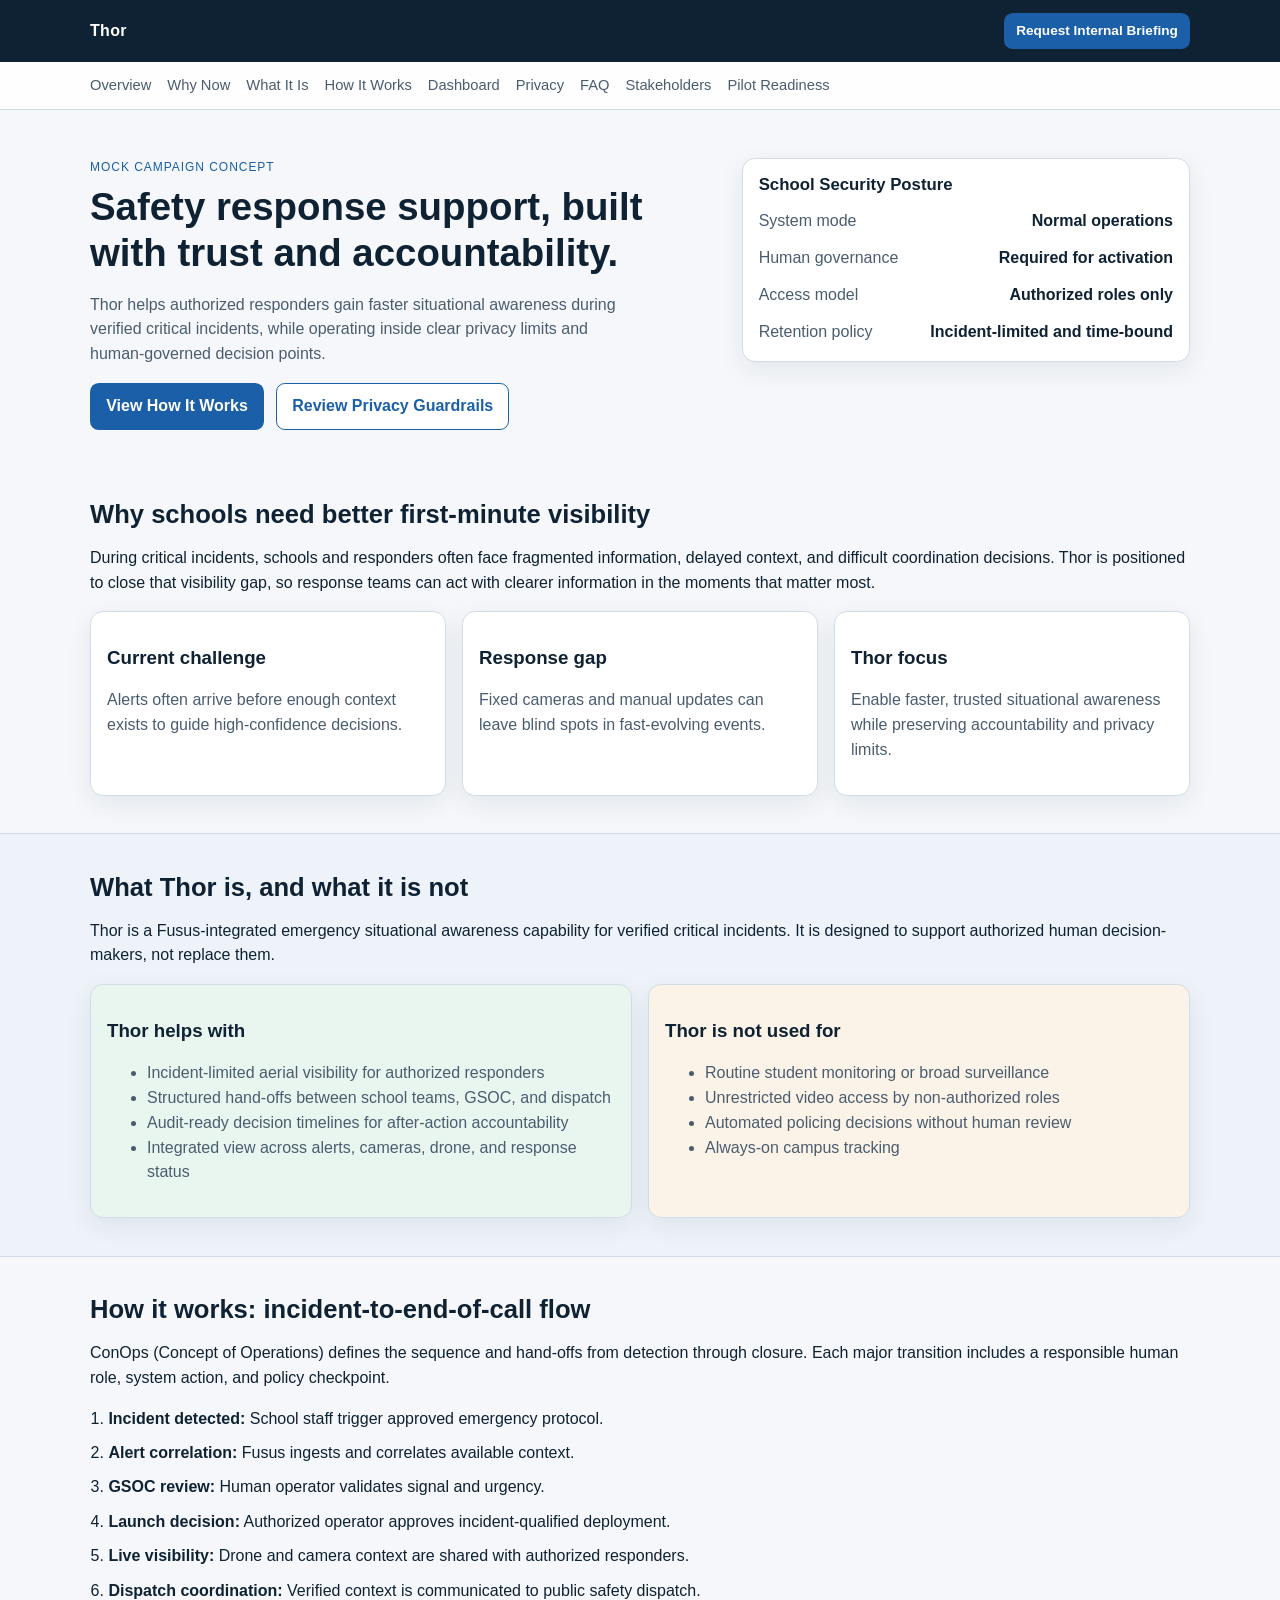
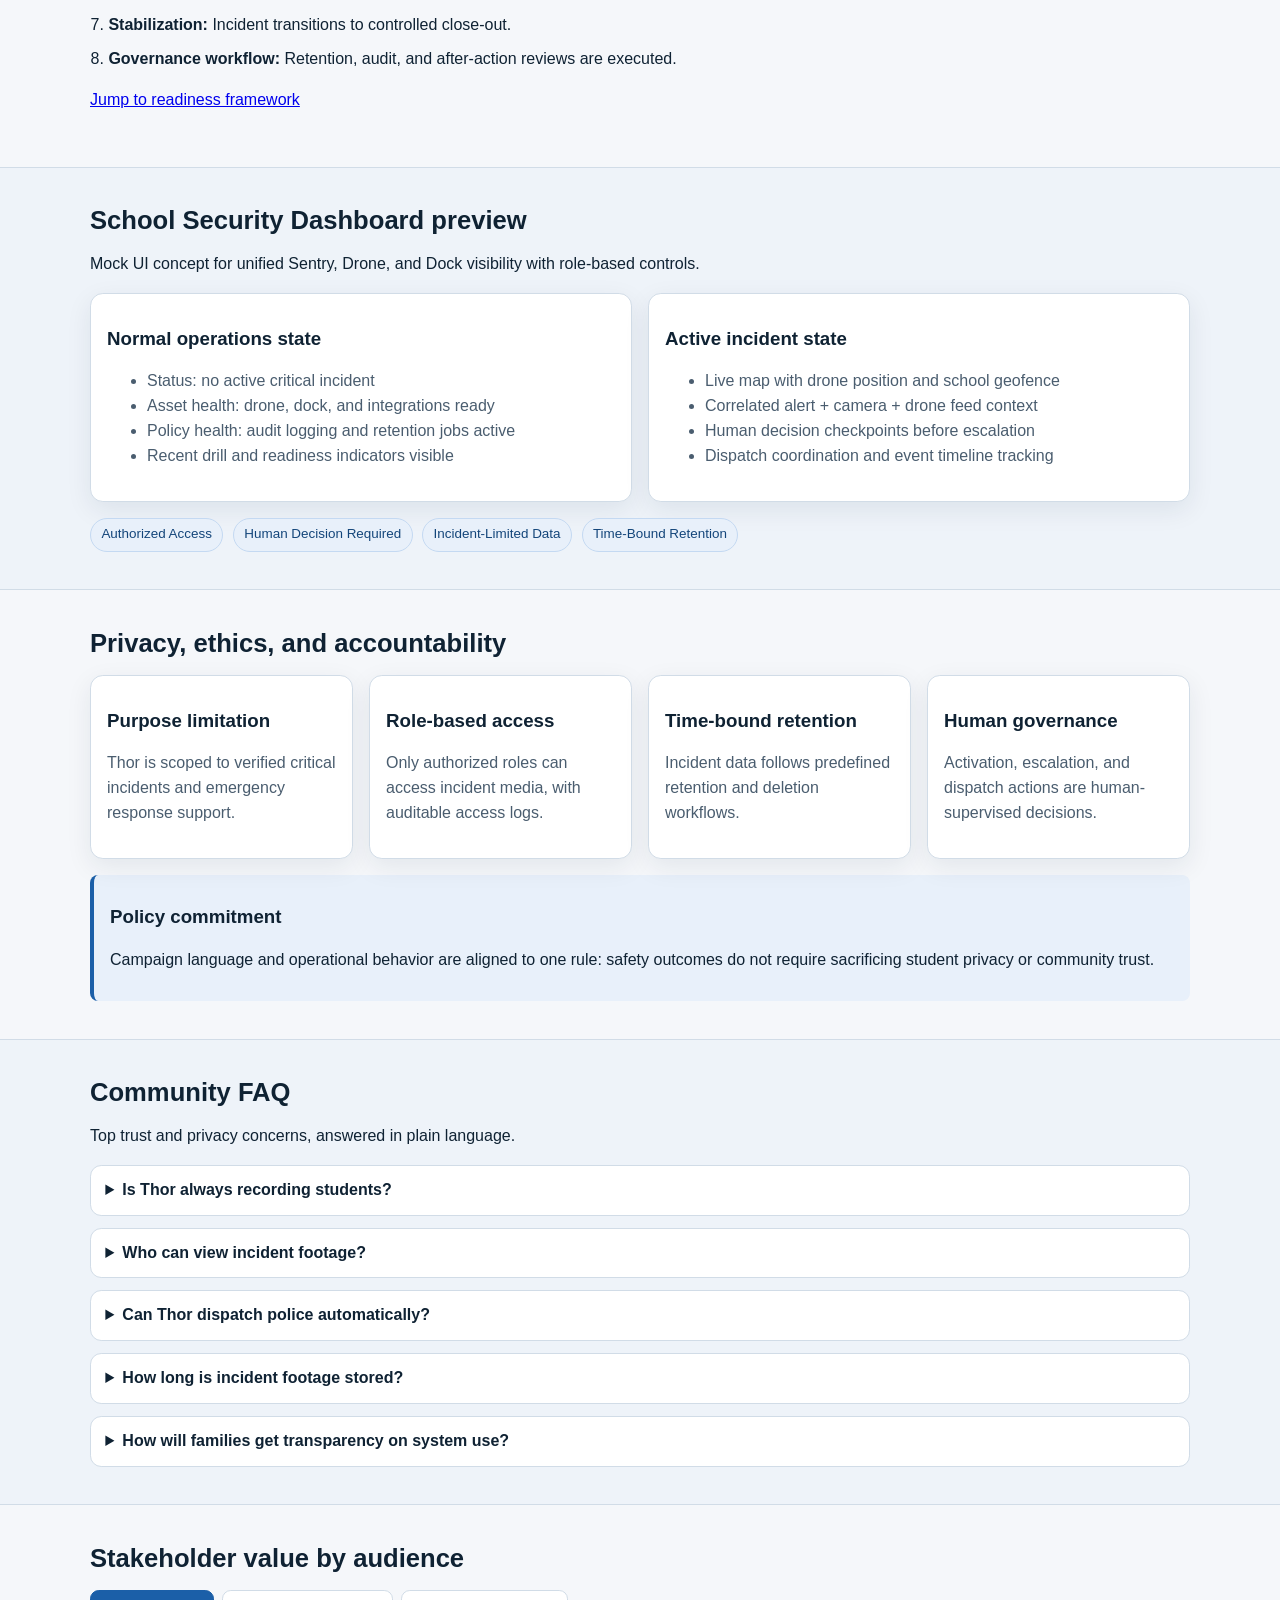
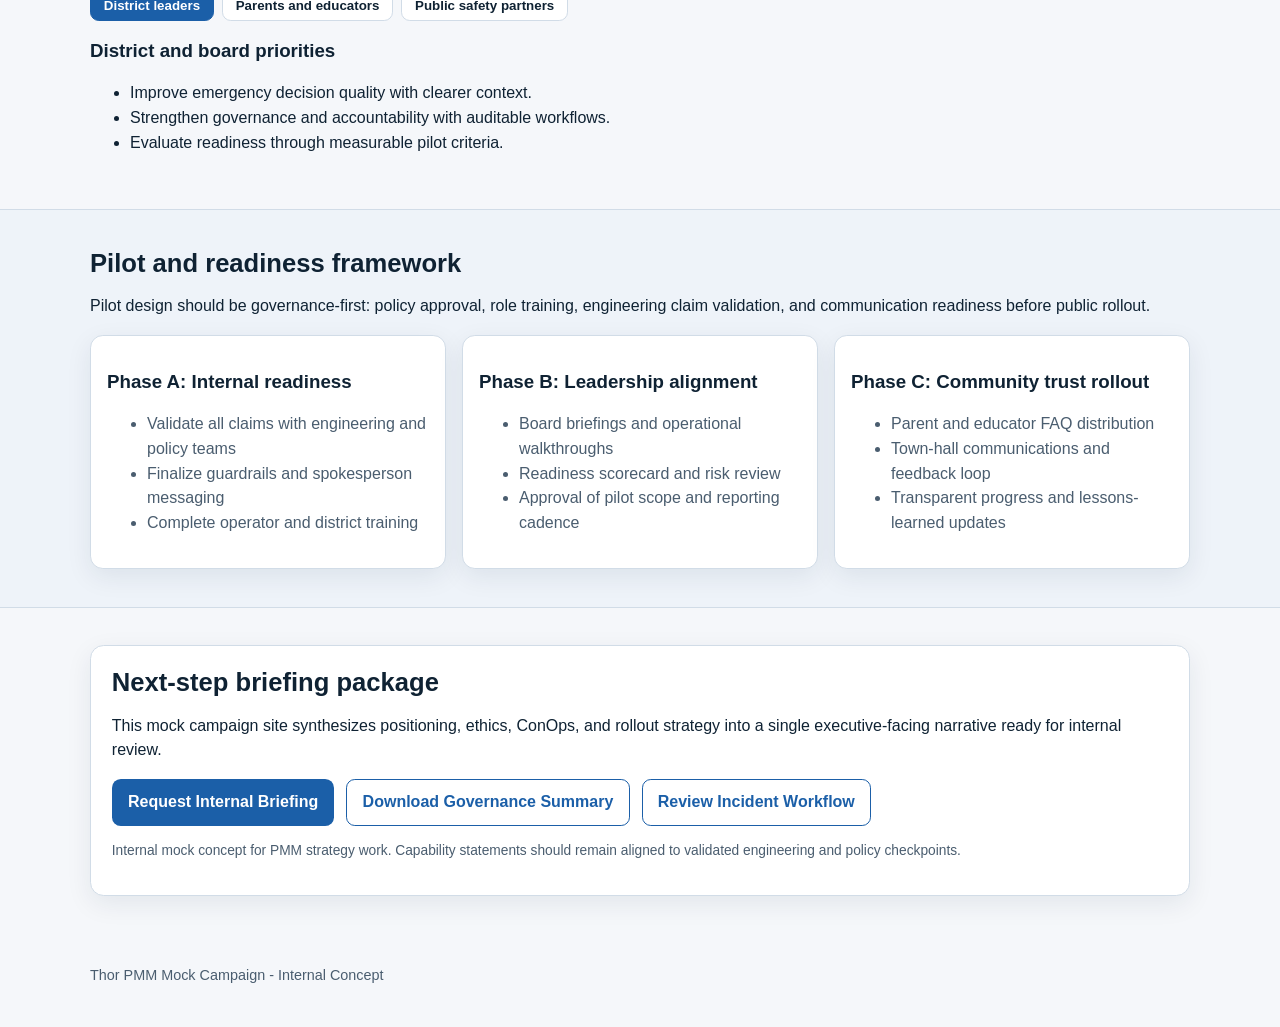
==== web/index.html @ 12edc4f5 "Build full Thor mock campaign webpage Implement a complete single-page campaign site with trust-forw" ====
<!doctype html>
<html lang="en">
  <head>
    <meta charset="UTF-8" />
    <meta name="viewport" content="width=device-width, initial-scale=1.0" />
    <title>Thor | School Emergency Response Support</title>
    <meta
      name="description"
      content="Thor mock campaign site: emergency situational awareness with human-governed operations, privacy guardrails, and school-community trust design."
    />
    <link rel="stylesheet" href="./styles.css" />
  </head>
  <body>
    <header class="topbar" id="top">
      <div class="container topbar-inner">
        <p class="brand">Thor</p>
        <a href="#closing-cta" class="btn btn-small">Request Internal Briefing</a>
      </div>
    </header>

    <nav class="section-nav" aria-label="Page sections">
      <div class="container nav-links">
        <a href="#hero">Overview</a>
        <a href="#problem">Why Now</a>
        <a href="#what-is">What It Is</a>
        <a href="#how-it-works">How It Works</a>
        <a href="#dashboard">Dashboard</a>
        <a href="#privacy">Privacy</a>
        <a href="#faq">FAQ</a>
        <a href="#stakeholders">Stakeholders</a>
        <a href="#pilot">Pilot Readiness</a>
      </div>
    </nav>

    <main>
      <section id="hero" class="hero">
        <div class="container hero-grid">
          <div>
            <p class="eyebrow">Mock Campaign Concept</p>
            <h1>Safety response support, built with trust and accountability.</h1>
            <p class="lead">
              Thor helps authorized responders gain faster situational awareness during verified critical incidents,
              while operating inside clear privacy limits and human-governed decision points.
            </p>
            <div class="actions">
              <a class="btn" href="#how-it-works">View How It Works</a>
              <a class="btn btn-secondary" href="#privacy">Review Privacy Guardrails</a>
            </div>
          </div>
          <aside class="status-card" aria-label="Incident response posture">
            <h2>School Security Posture</h2>
            <ul>
              <li><span>System mode</span><strong>Normal operations</strong></li>
              <li><span>Human governance</span><strong>Required for activation</strong></li>
              <li><span>Access model</span><strong>Authorized roles only</strong></li>
              <li><span>Retention policy</span><strong>Incident-limited and time-bound</strong></li>
            </ul>
          </aside>
        </div>
      </section>

      <section id="problem" class="section">
        <div class="container">
          <h2>Why schools need better first-minute visibility</h2>
          <p>
            During critical incidents, schools and responders often face fragmented information, delayed context, and
            difficult coordination decisions. Thor is positioned to close that visibility gap, so response teams can act
            with clearer information in the moments that matter most.
          </p>
          <div class="cards three-up">
            <article class="card">
              <h3>Current challenge</h3>
              <p>Alerts often arrive before enough context exists to guide high-confidence decisions.</p>
            </article>
            <article class="card">
              <h3>Response gap</h3>
              <p>Fixed cameras and manual updates can leave blind spots in fast-evolving events.</p>
            </article>
            <article class="card">
              <h3>Thor focus</h3>
              <p>Enable faster, trusted situational awareness while preserving accountability and privacy limits.</p>
            </article>
          </div>
        </div>
      </section>

      <section id="what-is" class="section section-alt">
        <div class="container">
          <h2>What Thor is, and what it is not</h2>
          <p>
            Thor is a Fusus-integrated emergency situational awareness capability for verified critical incidents.
            It is designed to support authorized human decision-makers, not replace them.
          </p>
          <div class="cards two-up">
            <article class="card good">
              <h3>Thor helps with</h3>
              <ul>
                <li>Incident-limited aerial visibility for authorized responders</li>
                <li>Structured hand-offs between school teams, GSOC, and dispatch</li>
                <li>Audit-ready decision timelines for after-action accountability</li>
                <li>Integrated view across alerts, cameras, drone, and response status</li>
              </ul>
            </article>
            <article class="card caution">
              <h3>Thor is not used for</h3>
              <ul>
                <li>Routine student monitoring or broad surveillance</li>
                <li>Unrestricted video access by non-authorized roles</li>
                <li>Automated policing decisions without human review</li>
                <li>Always-on campus tracking</li>
              </ul>
            </article>
          </div>
        </div>
      </section>

      <section id="how-it-works" class="section">
        <div class="container">
          <h2>How it works: incident-to-end-of-call flow</h2>
          <p>
            ConOps (Concept of Operations) defines the sequence and hand-offs from detection through closure.
            Each major transition includes a responsible human role, system action, and policy checkpoint.
          </p>
          <ol class="timeline">
            <li><strong>Incident detected:</strong> School staff trigger approved emergency protocol.</li>
            <li><strong>Alert correlation:</strong> Fusus ingests and correlates available context.</li>
            <li><strong>GSOC review:</strong> Human operator validates signal and urgency.</li>
            <li><strong>Launch decision:</strong> Authorized operator approves incident-qualified deployment.</li>
            <li><strong>Live visibility:</strong> Drone and camera context are shared with authorized responders.</li>
            <li><strong>Dispatch coordination:</strong> Verified context is communicated to public safety dispatch.</li>
            <li><strong>Stabilization:</strong> Incident transitions to controlled close-out.</li>
            <li><strong>Governance workflow:</strong> Retention, audit, and after-action reviews are executed.</li>
          </ol>
          <p>
            <a href="#pilot">Jump to readiness framework</a>
          </p>
        </div>
      </section>

      <section id="dashboard" class="section section-alt">
        <div class="container">
          <h2>School Security Dashboard preview</h2>
          <p>Mock UI concept for unified Sentry, Drone, and Dock visibility with role-based controls.</p>
          <div class="cards two-up">
            <article class="card">
              <h3>Normal operations state</h3>
              <ul>
                <li>Status: no active critical incident</li>
                <li>Asset health: drone, dock, and integrations ready</li>
                <li>Policy health: audit logging and retention jobs active</li>
                <li>Recent drill and readiness indicators visible</li>
              </ul>
            </article>
            <article class="card">
              <h3>Active incident state</h3>
              <ul>
                <li>Live map with drone position and school geofence</li>
                <li>Correlated alert + camera + drone feed context</li>
                <li>Human decision checkpoints before escalation</li>
                <li>Dispatch coordination and event timeline tracking</li>
              </ul>
            </article>
          </div>
          <div class="badges" aria-label="Auditability badges">
            <span>Authorized Access</span>
            <span>Human Decision Required</span>
            <span>Incident-Limited Data</span>
            <span>Time-Bound Retention</span>
          </div>
        </div>
      </section>

      <section id="privacy" class="section">
        <div class="container">
          <h2>Privacy, ethics, and accountability</h2>
          <div class="cards four-up">
            <article class="card">
              <h3>Purpose limitation</h3>
              <p>Thor is scoped to verified critical incidents and emergency response support.</p>
            </article>
            <article class="card">
              <h3>Role-based access</h3>
              <p>Only authorized roles can access incident media, with auditable access logs.</p>
            </article>
            <article class="card">
              <h3>Time-bound retention</h3>
              <p>Incident data follows predefined retention and deletion workflows.</p>
            </article>
            <article class="card">
              <h3>Human governance</h3>
              <p>Activation, escalation, and dispatch actions are human-supervised decisions.</p>
            </article>
          </div>
          <aside class="callout" role="note">
            <h3>Policy commitment</h3>
            <p>
              Campaign language and operational behavior are aligned to one rule: safety outcomes do not require
              sacrificing student privacy or community trust.
            </p>
          </aside>
        </div>
      </section>

      <section id="faq" class="section section-alt">
        <div class="container">
          <h2>Community FAQ</h2>
          <p>Top trust and privacy concerns, answered in plain language.</p>

          <div class="faq-list">
            <details>
              <summary>Is Thor always recording students?</summary>
              <p>No. Thor is positioned for verified critical incidents and not routine daily monitoring.</p>
            </details>
            <details>
              <summary>Who can view incident footage?</summary>
              <p>Only authorized roles under district policy and legal requirements, with access audit trails.</p>
            </details>
            <details>
              <summary>Can Thor dispatch police automatically?</summary>
              <p>No. Dispatch decisions remain with authorized human operators and established protocols.</p>
            </details>
            <details>
              <summary>How long is incident footage stored?</summary>
              <p>Retention is policy-defined, time-bound, and subject to legal/compliance requirements.</p>
            </details>
            <details>
              <summary>How will families get transparency on system use?</summary>
              <p>District policy summaries, governance ownership, and community communication channels are required.</p>
            </details>
          </div>
        </div>
      </section>

      <section id="stakeholders" class="section">
        <div class="container">
          <h2>Stakeholder value by audience</h2>
          <div class="tabs" role="tablist" aria-label="Stakeholder perspectives">
            <button class="tab is-active" data-tab="district" role="tab" aria-selected="true">District leaders</button>
            <button class="tab" data-tab="community" role="tab" aria-selected="false">Parents and educators</button>
            <button class="tab" data-tab="public-safety" role="tab" aria-selected="false">Public safety partners</button>
          </div>

          <div class="tab-panels">
            <article class="tab-panel is-active" data-panel="district" role="tabpanel">
              <h3>District and board priorities</h3>
              <ul>
                <li>Improve emergency decision quality with clearer context.</li>
                <li>Strengthen governance and accountability with auditable workflows.</li>
                <li>Evaluate readiness through measurable pilot criteria.</li>
              </ul>
            </article>
            <article class="tab-panel" data-panel="community" role="tabpanel">
              <h3>Parent and educator priorities</h3>
              <ul>
                <li>Incident-limited use with explicit non-surveillance boundaries.</li>
                <li>Transparency on who can access data and why.</li>
                <li>Clear policy protections for privacy and retention limits.</li>
              </ul>
            </article>
            <article class="tab-panel" data-panel="public-safety" role="tabpanel">
              <h3>Public safety and response priorities</h3>
              <ul>
                <li>Faster visibility before arrival for safer tactical decisions.</li>
                <li>Structured dispatch hand-offs with confidence indicators.</li>
                <li>Shared after-action timeline for continuous improvement.</li>
              </ul>
            </article>
          </div>
        </div>
      </section>

      <section id="pilot" class="section section-alt">
        <div class="container">
          <h2>Pilot and readiness framework</h2>
          <p>
            Pilot design should be governance-first: policy approval, role training, engineering claim validation,
            and communication readiness before public rollout.
          </p>
          <div class="cards three-up">
            <article class="card">
              <h3>Phase A: Internal readiness</h3>
              <ul>
                <li>Validate all claims with engineering and policy teams</li>
                <li>Finalize guardrails and spokesperson messaging</li>
                <li>Complete operator and district training</li>
              </ul>
            </article>
            <article class="card">
              <h3>Phase B: Leadership alignment</h3>
              <ul>
                <li>Board briefings and operational walkthroughs</li>
                <li>Readiness scorecard and risk review</li>
                <li>Approval of pilot scope and reporting cadence</li>
              </ul>
            </article>
            <article class="card">
              <h3>Phase C: Community trust rollout</h3>
              <ul>
                <li>Parent and educator FAQ distribution</li>
                <li>Town-hall communications and feedback loop</li>
                <li>Transparent progress and lessons-learned updates</li>
              </ul>
            </article>
          </div>
        </div>
      </section>

      <section id="closing-cta" class="section">
        <div class="container cta-panel">
          <h2>Next-step briefing package</h2>
          <p>
            This mock campaign site synthesizes positioning, ethics, ConOps, and rollout strategy into a single
            executive-facing narrative ready for internal review.
          </p>
          <div class="actions">
            <a class="btn" href="#top">Request Internal Briefing</a>
            <a class="btn btn-secondary" href="#privacy">Download Governance Summary</a>
            <a class="btn btn-secondary" href="#how-it-works">Review Incident Workflow</a>
          </div>
          <p class="small-note">
            Internal mock concept for PMM strategy work. Capability statements should remain aligned to validated
            engineering and policy checkpoints.
          </p>
        </div>
      </section>
    </main>

    <footer class="footer">
      <div class="container">
        <p>Thor PMM Mock Campaign - Internal Concept</p>
      </div>
    </footer>

    <script src="./script.js"></script>
  </body>
</html>
---- web/styles.css ----
:root {
  --bg: #f5f7fa;
  --surface: #ffffff;
  --surface-alt: #eef3f9;
  --text: #0f2233;
  --muted: #4a5d6f;
  --line: #d1dce7;
  --primary: #1b5fa8;
  --primary-strong: #144981;
  --good-bg: #e9f6ef;
  --warn-bg: #fcf3e8;
  --shadow: 0 8px 26px rgba(16, 40, 65, 0.08);
}

* {
  box-sizing: border-box;
}

html,
body {
  margin: 0;
  padding: 0;
  font-family: Inter, Avenir, Segoe UI, Roboto, Helvetica, Arial, sans-serif;
  background: var(--bg);
  color: var(--text);
  line-height: 1.55;
}

.container {
  width: min(1100px, calc(100% - 2rem));
  margin: 0 auto;
}

.topbar {
  background: #0f2233;
  color: #fff;
}

.topbar-inner {
  display: flex;
  align-items: center;
  justify-content: space-between;
  min-height: 62px;
}

.brand {
  font-weight: 700;
  letter-spacing: 0.02em;
  margin: 0;
}

.section-nav {
  position: sticky;
  top: 0;
  z-index: 20;
  background: #ffffffd9;
  border-bottom: 1px solid var(--line);
  backdrop-filter: blur(6px);
}

.nav-links {
  display: flex;
  gap: 1rem;
  overflow-x: auto;
  padding: 0.75rem 0;
}

.nav-links a {
  color: var(--muted);
  text-decoration: none;
  white-space: nowrap;
  font-size: 0.92rem;
}

.nav-links a:hover {
  color: var(--primary);
}

.hero {
  padding: 3rem 0 2rem;
}

.hero-grid {
  display: grid;
  gap: 1.5rem;
  grid-template-columns: 1.4fr 1fr;
  align-items: start;
}

.eyebrow {
  text-transform: uppercase;
  font-size: 0.75rem;
  letter-spacing: 0.08em;
  color: var(--primary);
  margin: 0;
}

h1,
h2,
h3 {
  line-height: 1.2;
}

h1 {
  font-size: clamp(1.9rem, 3vw, 2.7rem);
  margin: 0.5rem 0 0.75rem;
}

h2 {
  margin: 0 0 0.9rem;
  font-size: clamp(1.35rem, 2vw, 1.9rem);
}

.lead {
  color: var(--muted);
  max-width: 60ch;
}

.actions {
  display: flex;
  flex-wrap: wrap;
  gap: 0.75rem;
  margin-top: 1rem;
}

.btn {
  display: inline-block;
  text-decoration: none;
  border: 1px solid transparent;
  background: var(--primary);
  color: #fff;
  padding: 0.62rem 0.95rem;
  border-radius: 0.55rem;
  font-weight: 600;
}

.btn:hover {
  background: var(--primary-strong);
}

.btn-secondary {
  background: #fff;
  color: var(--primary);
  border-color: var(--primary);
}

.btn-secondary:hover {
  background: #e8f0fa;
}

.btn-small {
  font-size: 0.85rem;
  padding: 0.42rem 0.7rem;
}

.status-card {
  background: var(--surface);
  border: 1px solid var(--line);
  border-radius: 0.8rem;
  box-shadow: var(--shadow);
  padding: 1rem;
}

.status-card h2 {
  font-size: 1.05rem;
}

.status-card ul {
  list-style: none;
  padding: 0;
  margin: 0;
  display: grid;
  gap: 0.75rem;
}

.status-card li {
  display: flex;
  justify-content: space-between;
  gap: 0.8rem;
}

.status-card span {
  color: var(--muted);
}

.section {
  padding: 2.35rem 0;
}

.section-alt {
  background: var(--surface-alt);
  border-top: 1px solid var(--line);
  border-bottom: 1px solid var(--line);
}

.cards {
  display: grid;
  gap: 1rem;
  margin-top: 1rem;
}

.two-up {
  grid-template-columns: repeat(2, minmax(0, 1fr));
}

.three-up {
  grid-template-columns: repeat(3, minmax(0, 1fr));
}

.four-up {
  grid-template-columns: repeat(4, minmax(0, 1fr));
}

.card {
  background: var(--surface);
  border: 1px solid var(--line);
  border-radius: 0.8rem;
  padding: 1rem;
  box-shadow: var(--shadow);
}

.card p,
.card li {
  color: var(--muted);
}

.good {
  background: var(--good-bg);
}

.caution {
  background: var(--warn-bg);
}

.timeline {
  margin: 1rem 0;
  padding-left: 1.15rem;
  display: grid;
  gap: 0.6rem;
}

.badges {
  margin-top: 1rem;
  display: flex;
  gap: 0.6rem;
  flex-wrap: wrap;
}

.badges span {
  background: #e8f0fa;
  border: 1px solid #c4d9f2;
  color: #13457a;
  padding: 0.35rem 0.65rem;
  border-radius: 999px;
  font-size: 0.84rem;
}

.callout {
  margin-top: 1rem;
  border-left: 4px solid var(--primary);
  background: #e8f0fa;
  padding: 0.8rem 1rem;
  border-radius: 0.5rem;
}

.faq-list {
  display: grid;
  gap: 0.75rem;
  margin-top: 1rem;
}

details {
  background: var(--surface);
  border: 1px solid var(--line);
  border-radius: 0.7rem;
  padding: 0.75rem 0.9rem;
}

summary {
  cursor: pointer;
  font-weight: 600;
}

details p {
  margin: 0.6rem 0 0;
  color: var(--muted);
}

.tabs {
  display: flex;
  flex-wrap: wrap;
  gap: 0.5rem;
  margin: 1rem 0;
}

.tab {
  border: 1px solid var(--line);
  background: #fff;
  color: var(--text);
  border-radius: 0.55rem;
  padding: 0.45rem 0.8rem;
  cursor: pointer;
  font-weight: 600;
}

.tab:hover {
  border-color: #98b7dc;
}

.tab.is-active {
  background: var(--primary);
  color: #fff;
  border-color: var(--primary);
}

.tab-panel {
  display: none;
}

.tab-panel.is-active {
  display: block;
}

.cta-panel {
  background: var(--surface);
  border: 1px solid var(--line);
  border-radius: 0.85rem;
  box-shadow: var(--shadow);
  padding: 1.3rem;
}

.small-note {
  font-size: 0.86rem;
  color: var(--muted);
}

.footer {
  padding: 1rem 0 1.6rem;
  color: var(--muted);
  font-size: 0.9rem;
}

@media (max-width: 980px) {
  .hero-grid,
  .two-up,
  .three-up,
  .four-up {
    grid-template-columns: 1fr;
  }
}
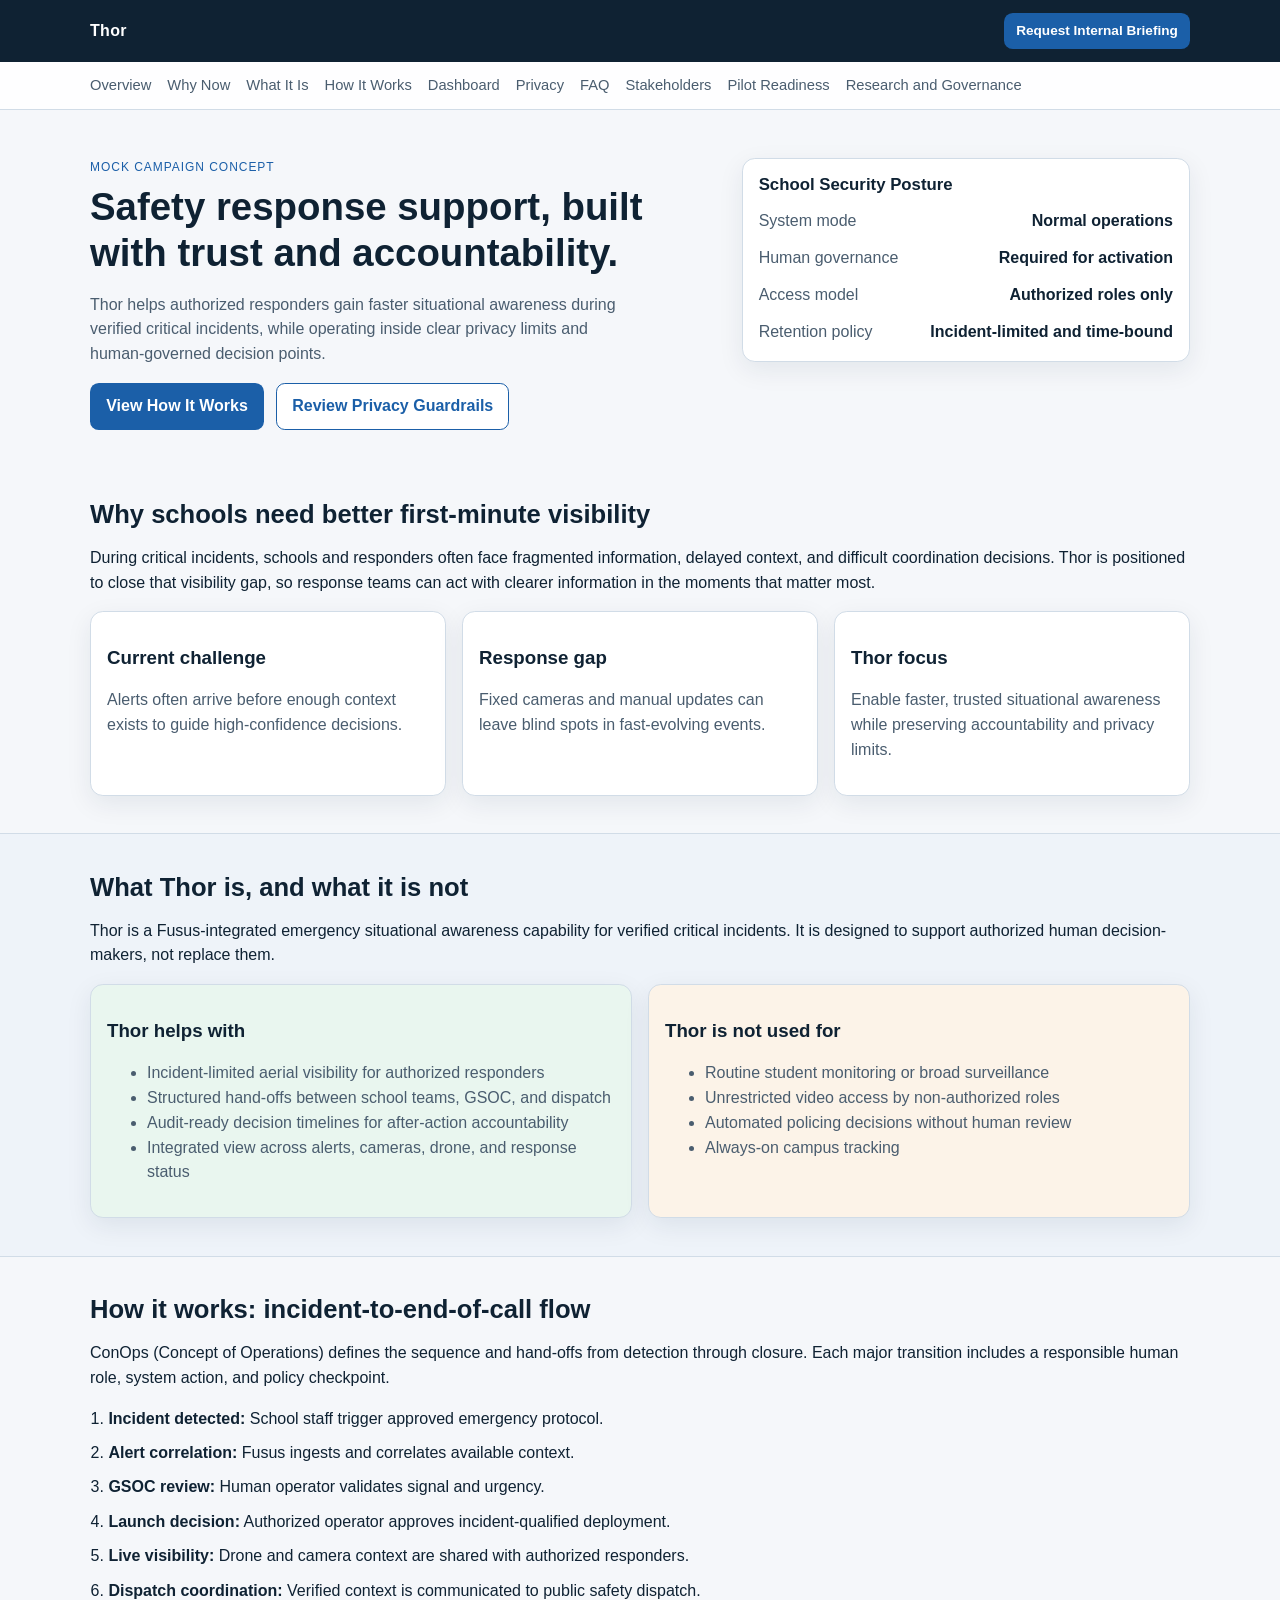
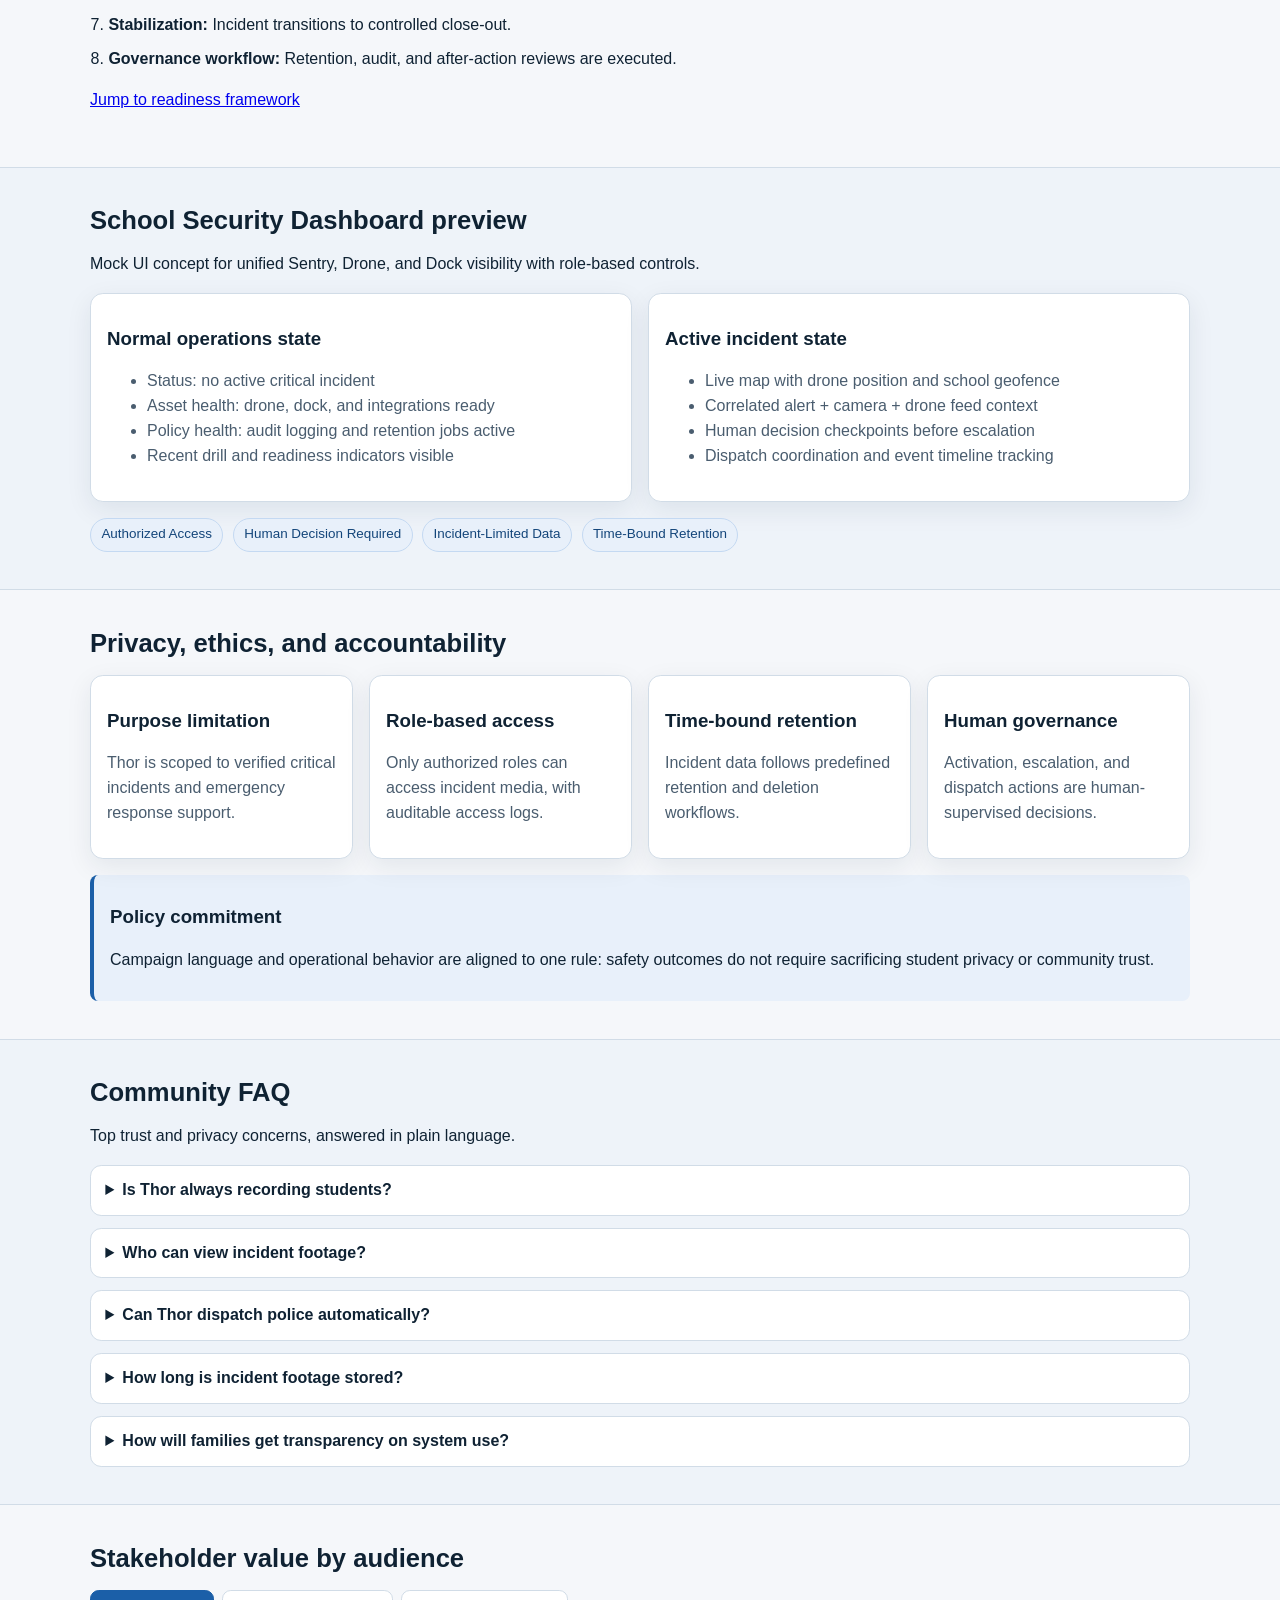
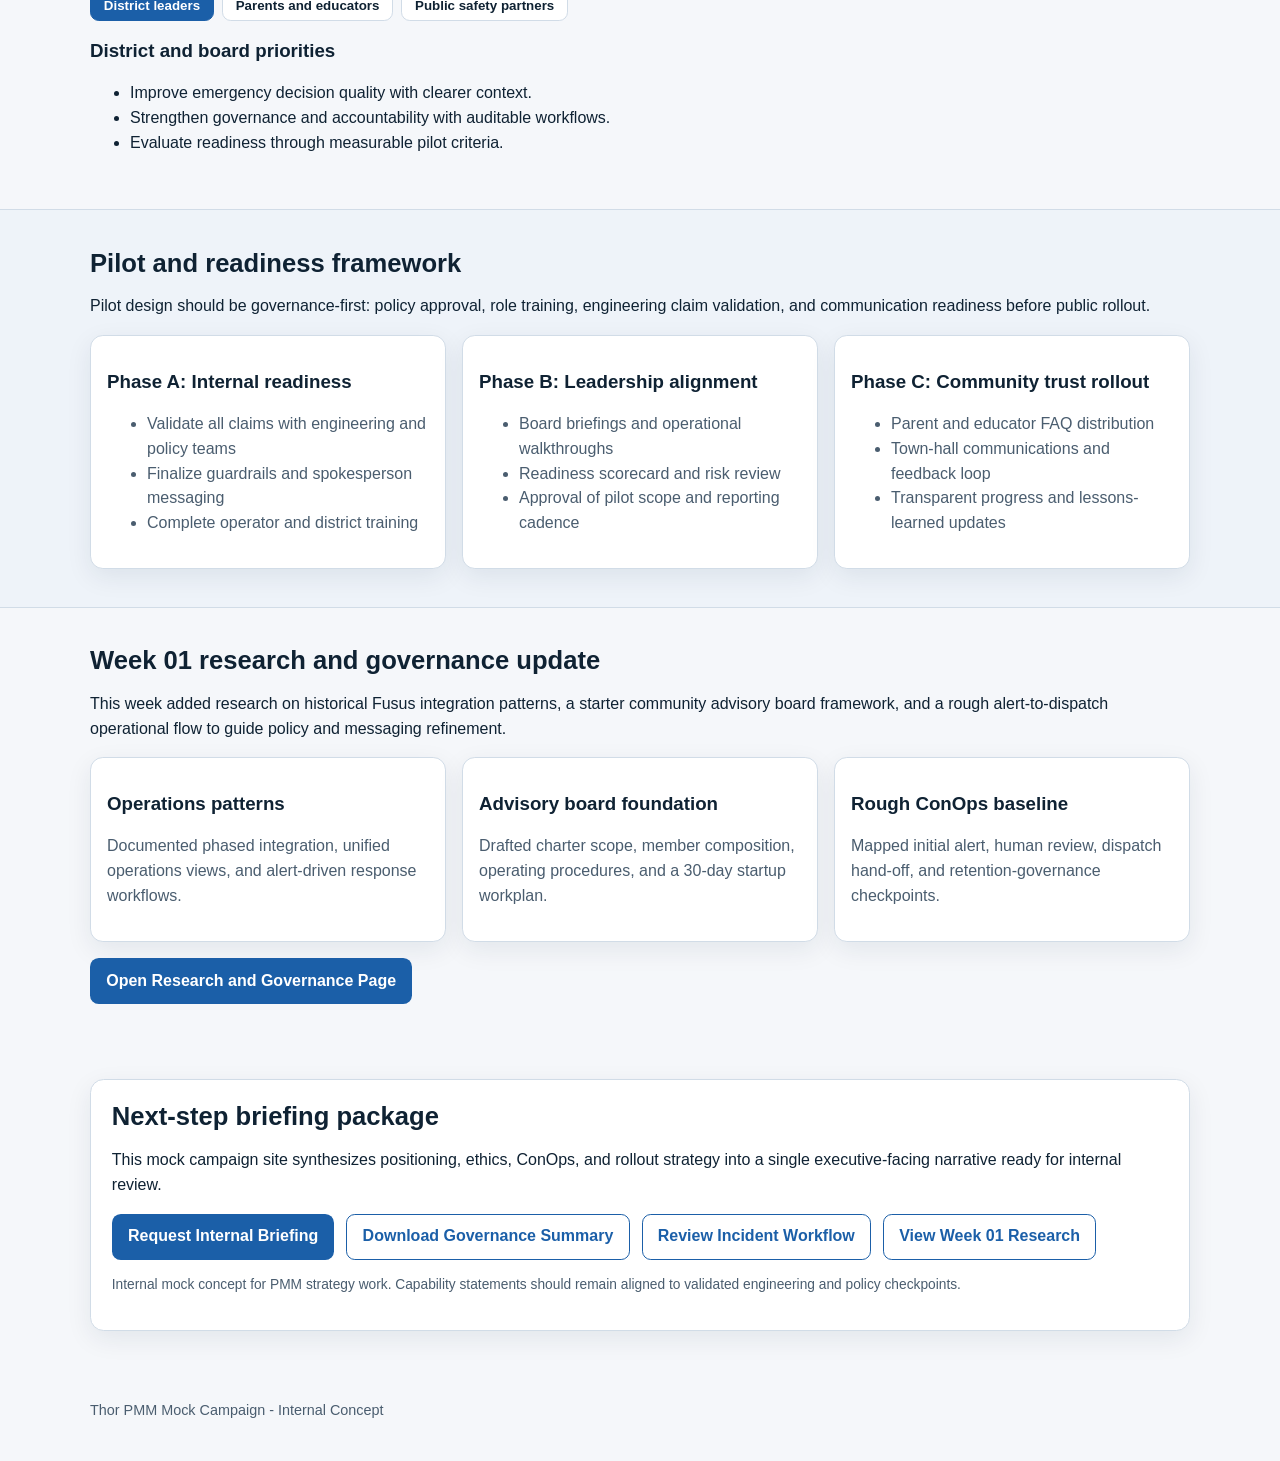
==== commit f82c682d: "Add research and governance webpage section Create a dedicated research and governance page and link" ====
--- a/web/index.html
+++ b/web/index.html
@@ -29,6 +29,7 @@
         <a href="#faq">FAQ</a>
         <a href="#stakeholders">Stakeholders</a>
         <a href="#pilot">Pilot Readiness</a>
+        <a href="./research-governance.html">Research and Governance</a>
       </div>
     </nav>
 
@@ -305,6 +306,33 @@
         </div>
       </section>
 
+      <section id="research-summary" class="section">
+        <div class="container">
+          <h2>Week 01 research and governance update</h2>
+          <p>
+            This week added research on historical Fusus integration patterns, a starter community advisory board
+            framework, and a rough alert-to-dispatch operational flow to guide policy and messaging refinement.
+          </p>
+          <div class="cards three-up">
+            <article class="card">
+              <h3>Operations patterns</h3>
+              <p>Documented phased integration, unified operations views, and alert-driven response workflows.</p>
+            </article>
+            <article class="card">
+              <h3>Advisory board foundation</h3>
+              <p>Drafted charter scope, member composition, operating procedures, and a 30-day startup workplan.</p>
+            </article>
+            <article class="card">
+              <h3>Rough ConOps baseline</h3>
+              <p>Mapped initial alert, human review, dispatch hand-off, and retention-governance checkpoints.</p>
+            </article>
+          </div>
+          <div class="actions">
+            <a class="btn" href="./research-governance.html">Open Research and Governance Page</a>
+          </div>
+        </div>
+      </section>
+
       <section id="closing-cta" class="section">
         <div class="container cta-panel">
           <h2>Next-step briefing package</h2>
@@ -316,6 +344,7 @@
             <a class="btn" href="#top">Request Internal Briefing</a>
             <a class="btn btn-secondary" href="#privacy">Download Governance Summary</a>
             <a class="btn btn-secondary" href="#how-it-works">Review Incident Workflow</a>
+            <a class="btn btn-secondary" href="./research-governance.html">View Week 01 Research</a>
           </div>
           <p class="small-note">
             Internal mock concept for PMM strategy work. Capability statements should remain aligned to validated
--- a/web/styles.css
+++ b/web/styles.css
@@ -334,6 +334,32 @@
   color: var(--muted);
 }
 
+.table-wrap {
+  overflow-x: auto;
+  margin-top: 1rem;
+}
+
+table {
+  width: 100%;
+  border-collapse: collapse;
+  background: var(--surface);
+  border: 1px solid var(--line);
+  border-radius: 0.7rem;
+}
+
+th,
+td {
+  text-align: left;
+  padding: 0.65rem 0.7rem;
+  border-bottom: 1px solid var(--line);
+  vertical-align: top;
+}
+
+th {
+  background: #e8f0fa;
+  font-size: 0.9rem;
+}
+
 .footer {
   padding: 1rem 0 1.6rem;
   color: var(--muted);
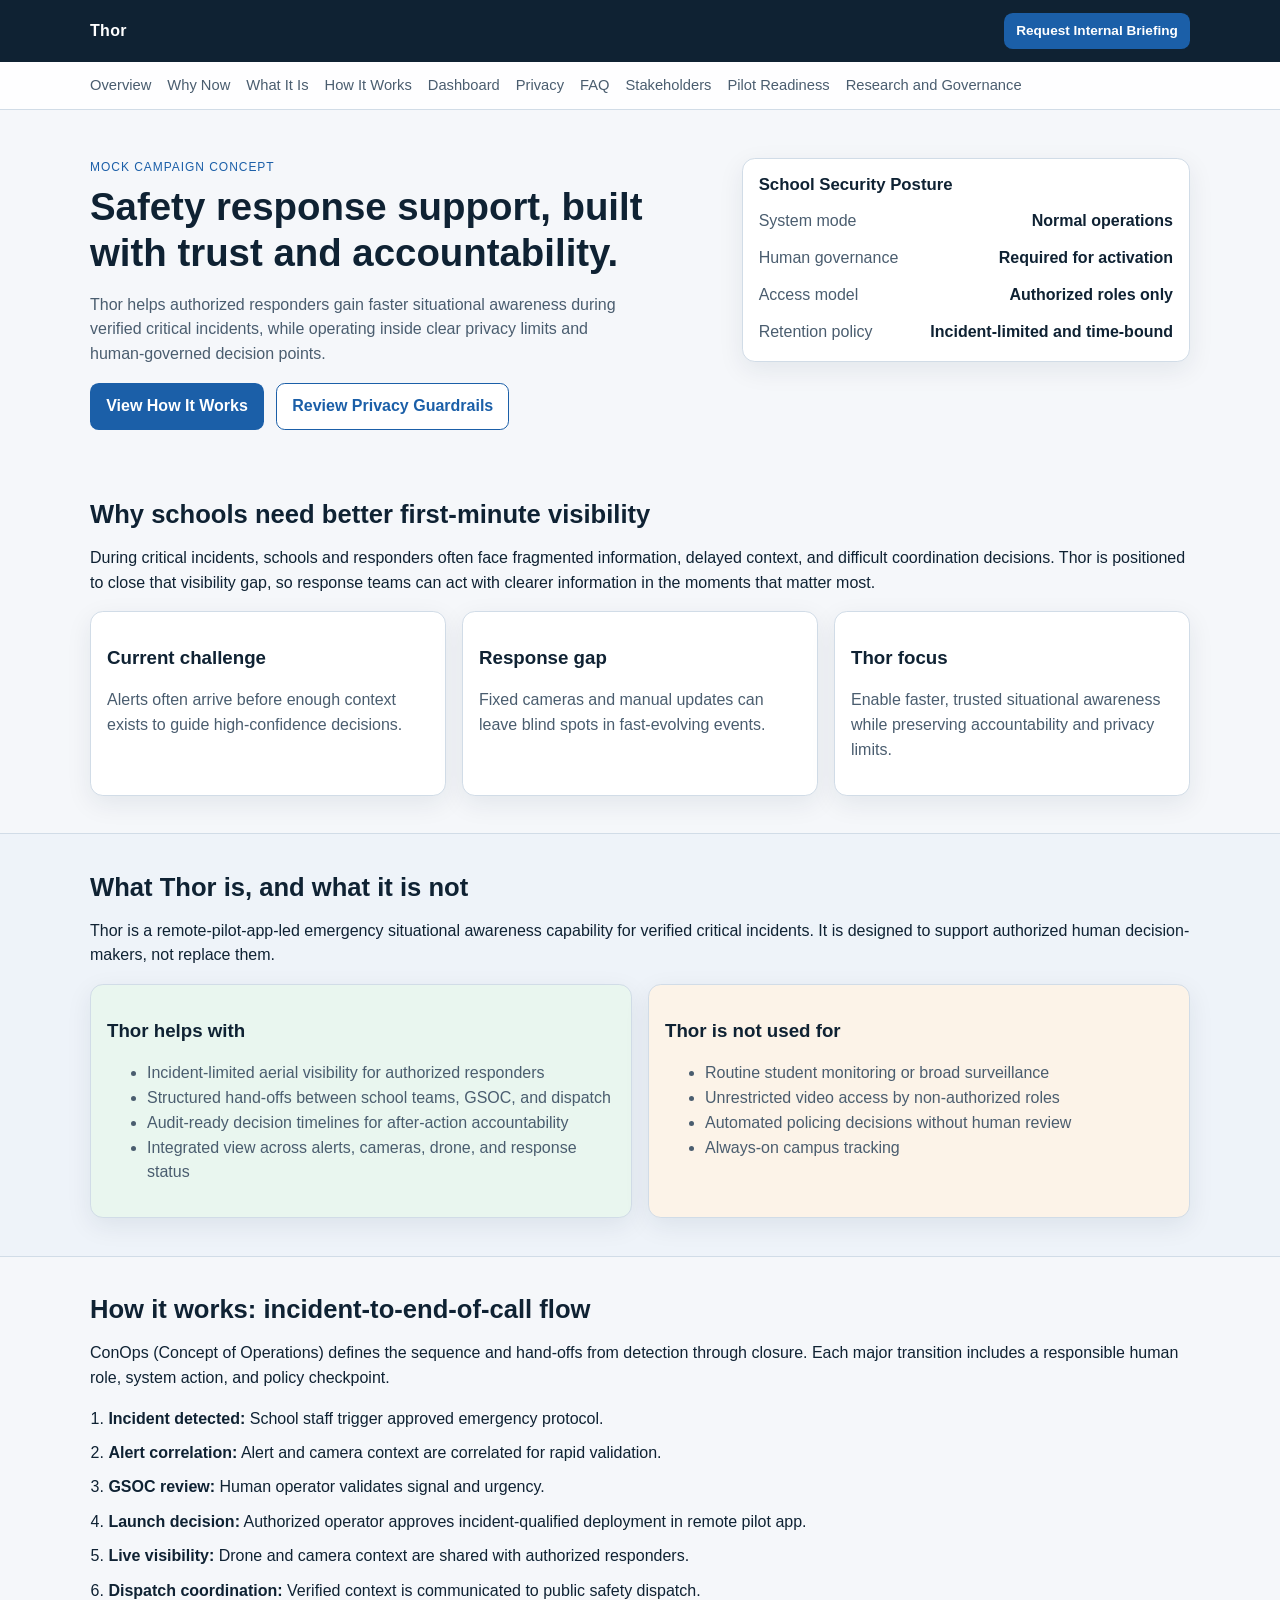
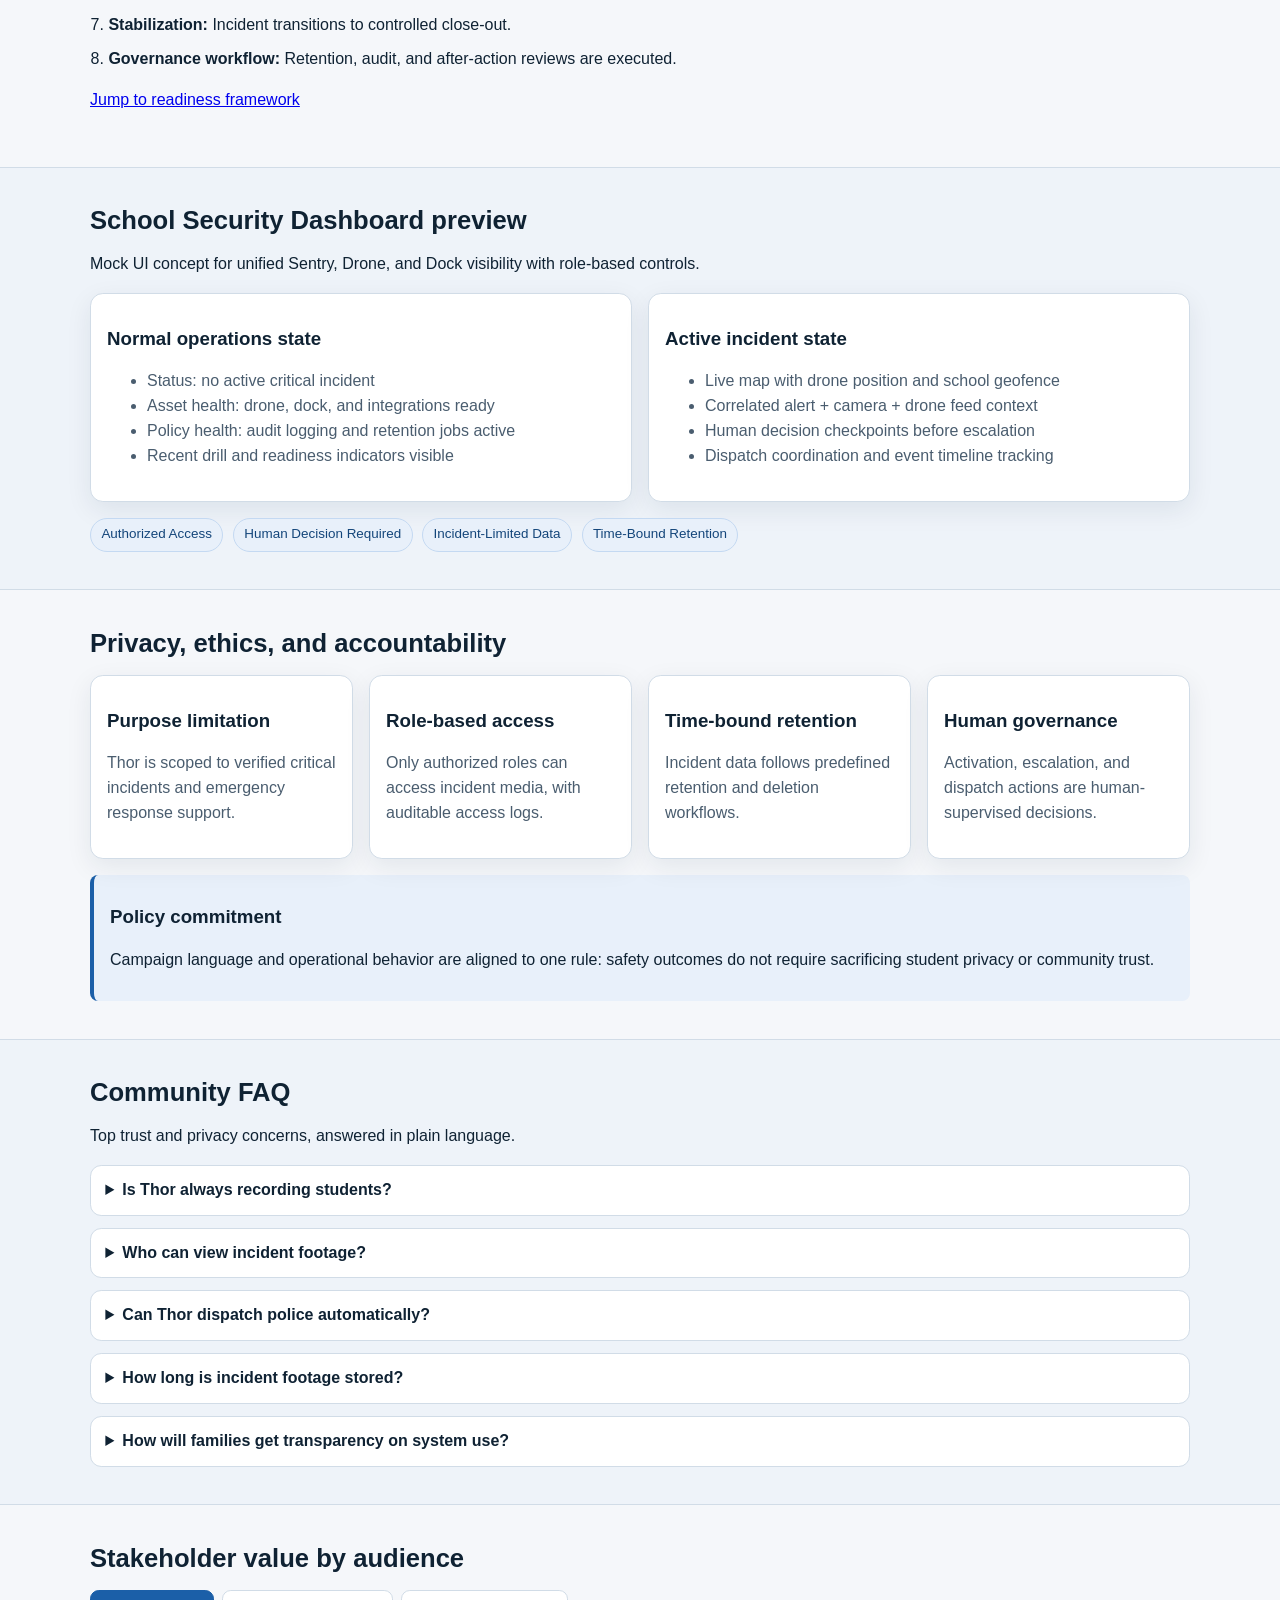
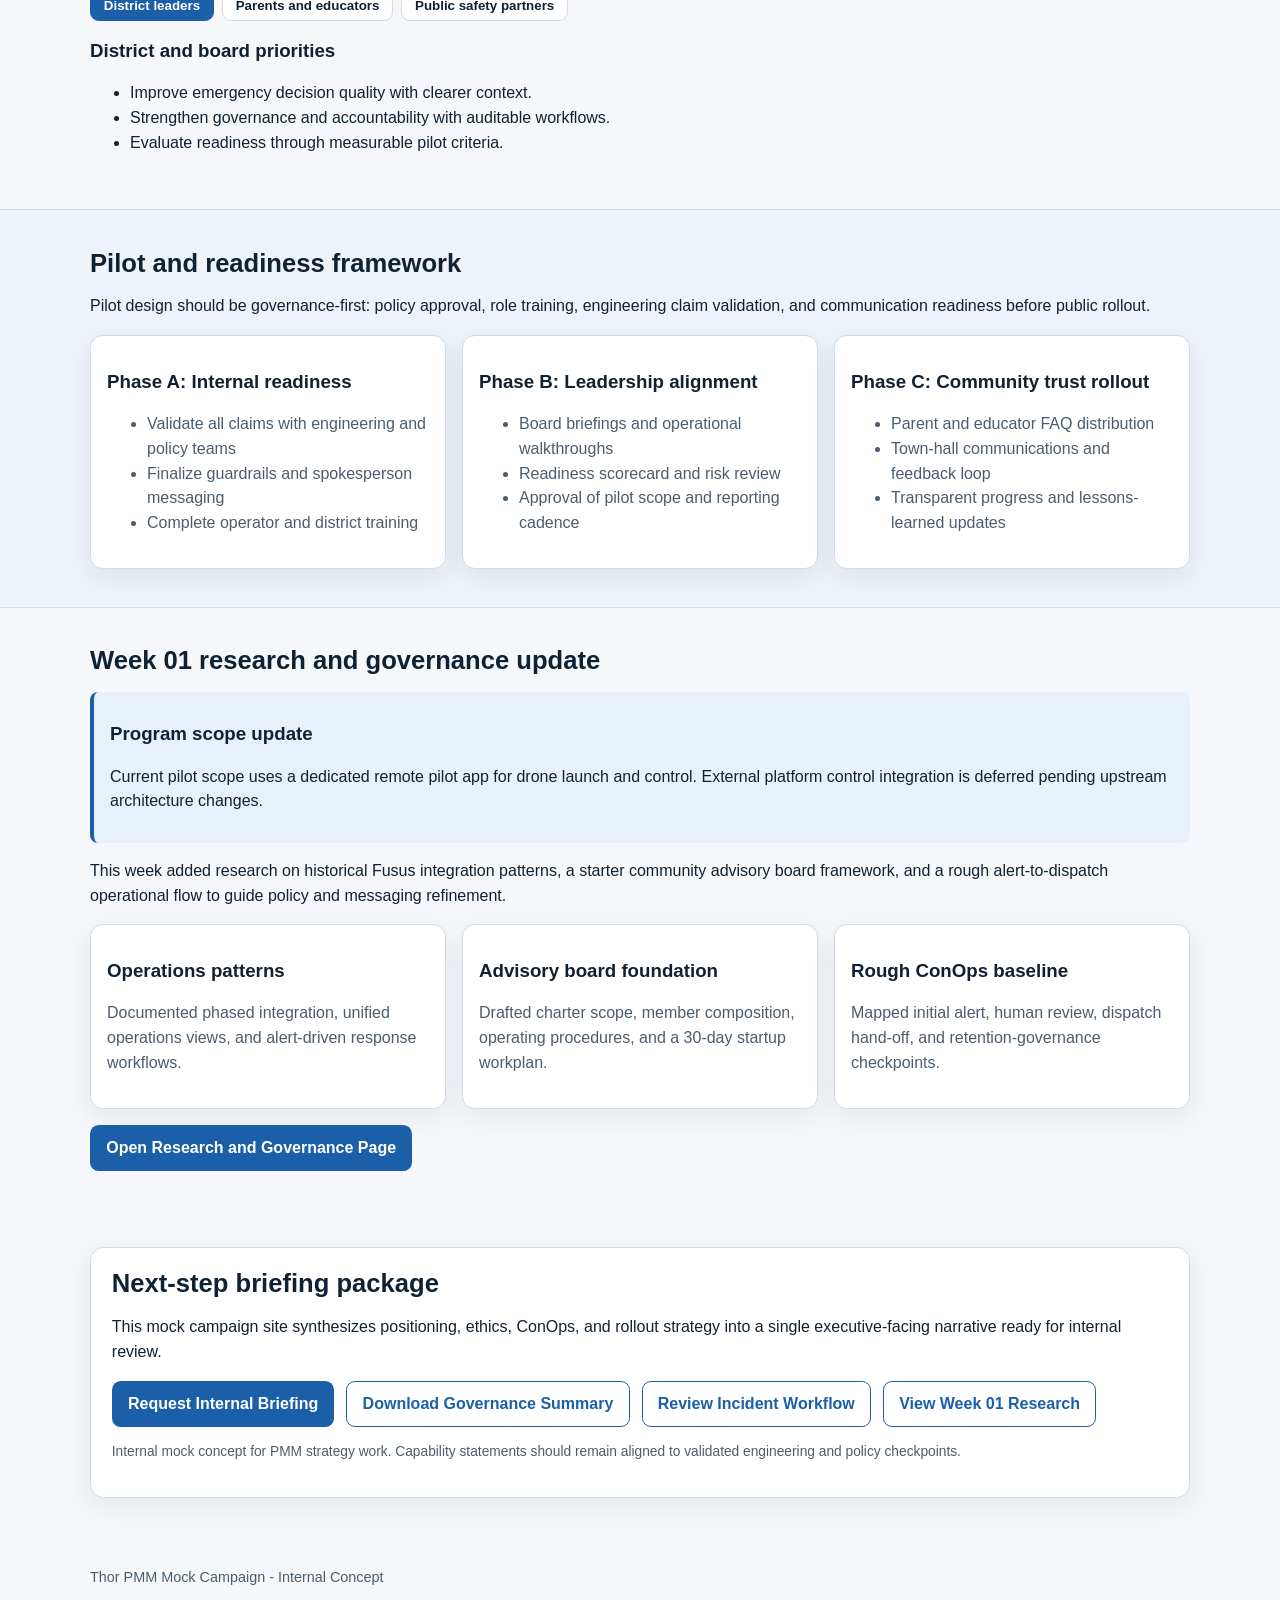
==== commit fc4dfd47: "Rescope docs and site to remote-pilot-first workflow Update key messaging, ConOps, templates, and we" ====
--- a/web/index.html
+++ b/web/index.html
@@ -89,7 +89,7 @@
         <div class="container">
           <h2>What Thor is, and what it is not</h2>
           <p>
-            Thor is a Fusus-integrated emergency situational awareness capability for verified critical incidents.
+            Thor is a remote-pilot-app-led emergency situational awareness capability for verified critical incidents.
             It is designed to support authorized human decision-makers, not replace them.
           </p>
           <div class="cards two-up">
@@ -124,9 +124,9 @@
           </p>
           <ol class="timeline">
             <li><strong>Incident detected:</strong> School staff trigger approved emergency protocol.</li>
-            <li><strong>Alert correlation:</strong> Fusus ingests and correlates available context.</li>
+            <li><strong>Alert correlation:</strong> Alert and camera context are correlated for rapid validation.</li>
             <li><strong>GSOC review:</strong> Human operator validates signal and urgency.</li>
-            <li><strong>Launch decision:</strong> Authorized operator approves incident-qualified deployment.</li>
+            <li><strong>Launch decision:</strong> Authorized operator approves incident-qualified deployment in remote pilot app.</li>
             <li><strong>Live visibility:</strong> Drone and camera context are shared with authorized responders.</li>
             <li><strong>Dispatch coordination:</strong> Verified context is communicated to public safety dispatch.</li>
             <li><strong>Stabilization:</strong> Incident transitions to controlled close-out.</li>
@@ -309,6 +309,13 @@
       <section id="research-summary" class="section">
         <div class="container">
           <h2>Week 01 research and governance update</h2>
+          <aside class="callout" role="note">
+            <h3>Program scope update</h3>
+            <p>
+              Current pilot scope uses a dedicated remote pilot app for drone launch and control. External platform
+              control integration is deferred pending upstream architecture changes.
+            </p>
+          </aside>
           <p>
             This week added research on historical Fusus integration patterns, a starter community advisory board
             framework, and a rough alert-to-dispatch operational flow to guide policy and messaging refinement.
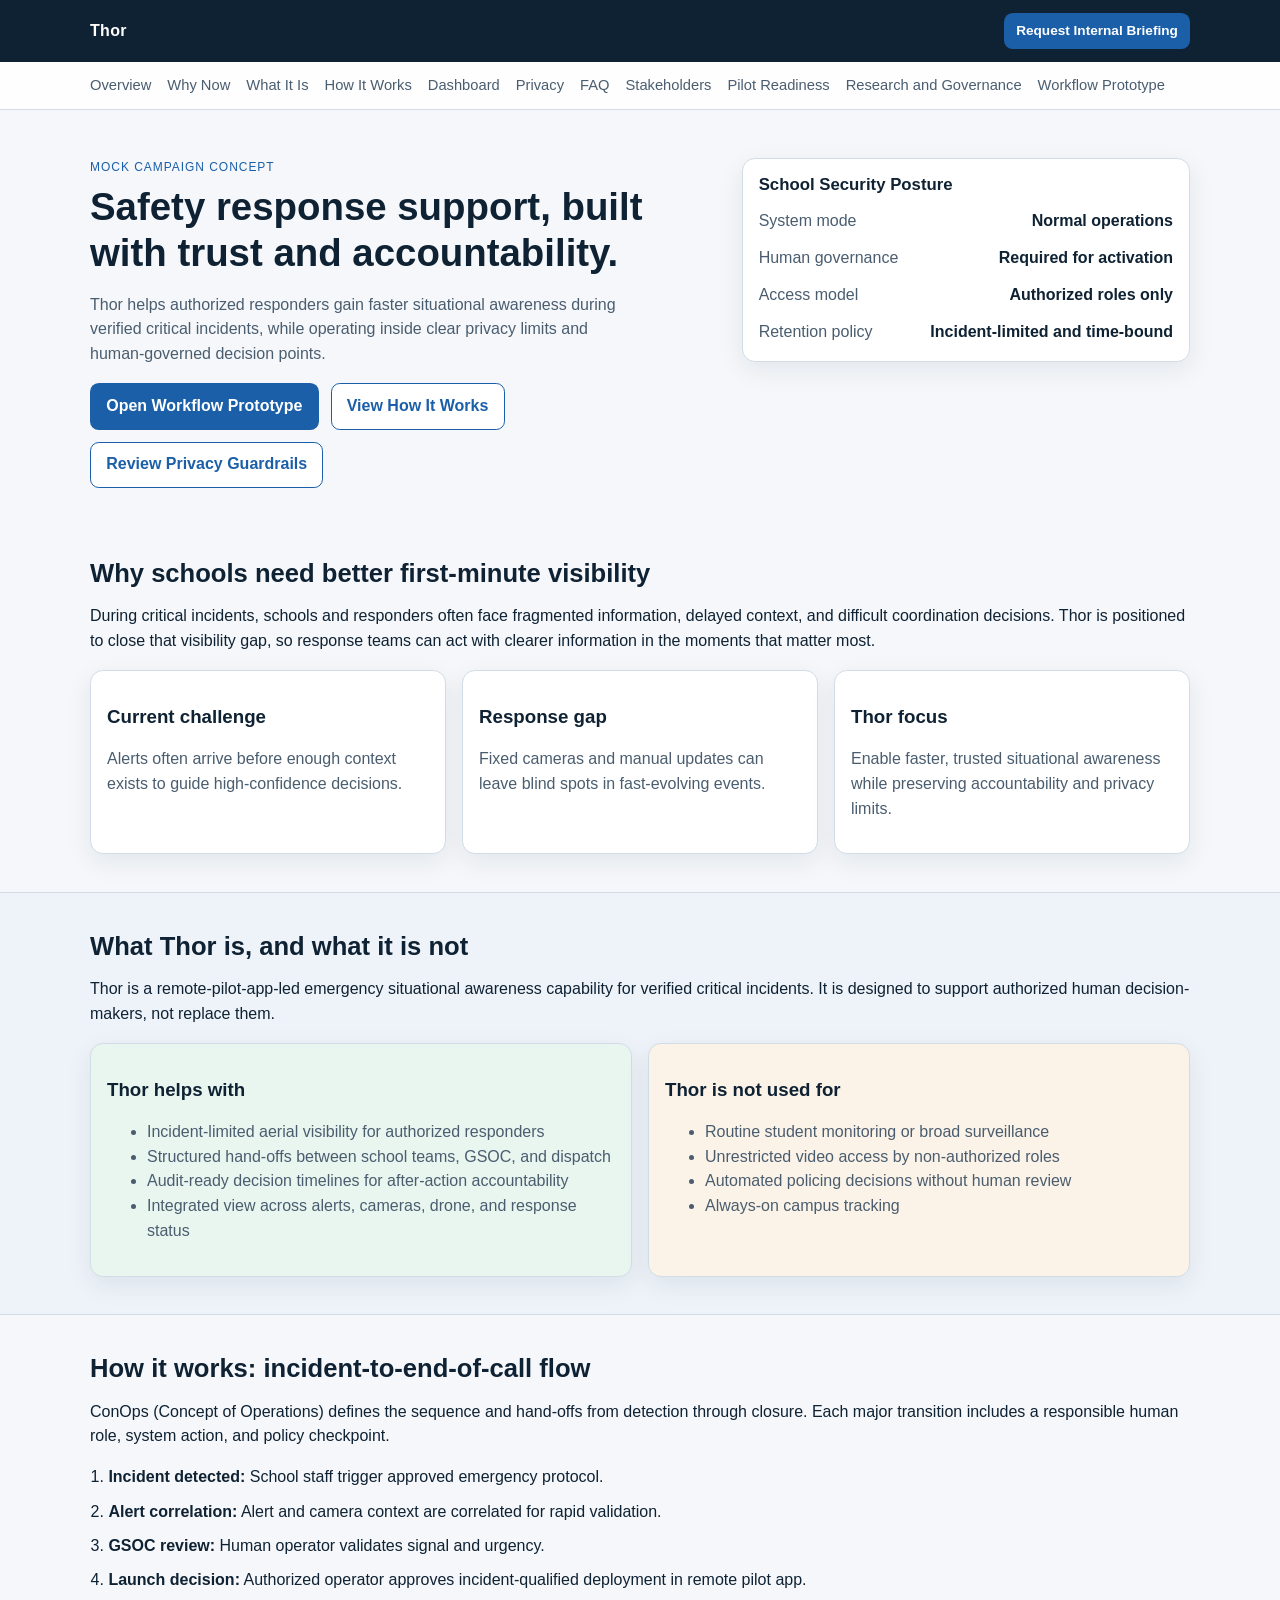
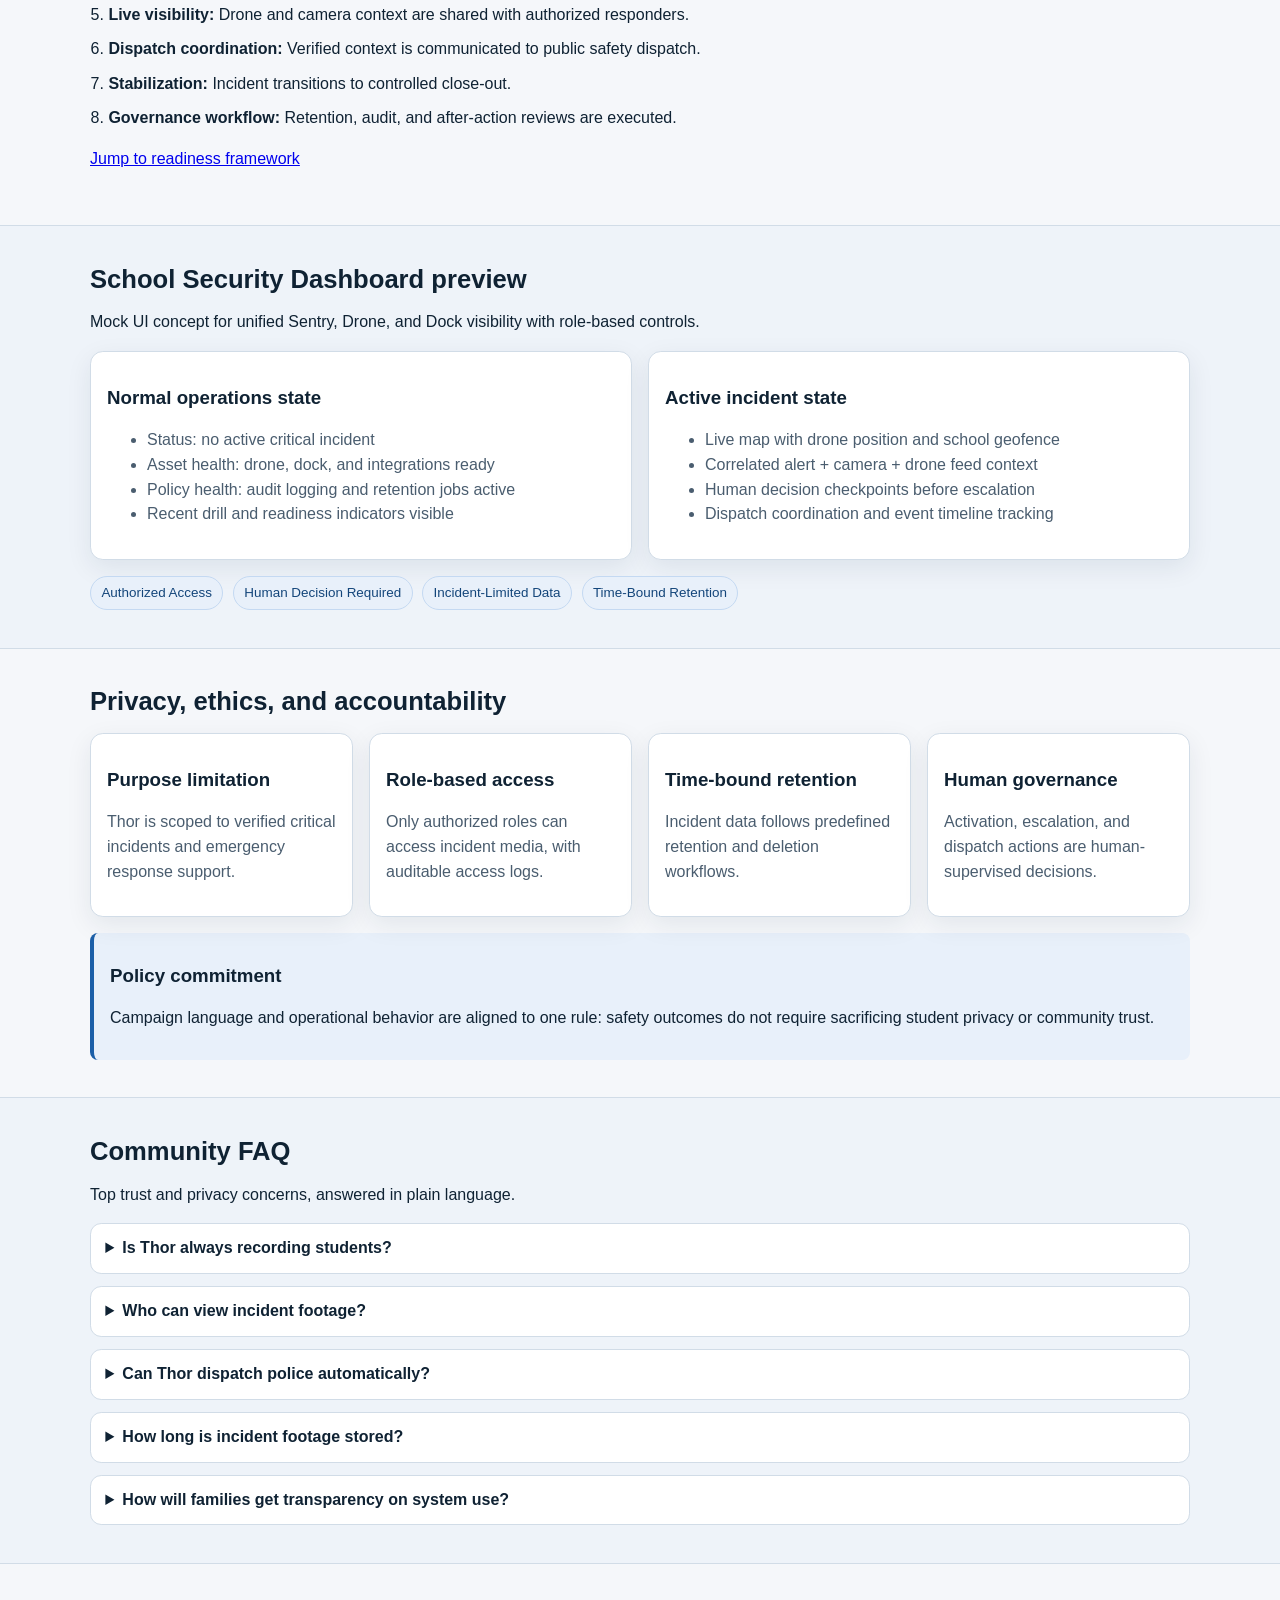
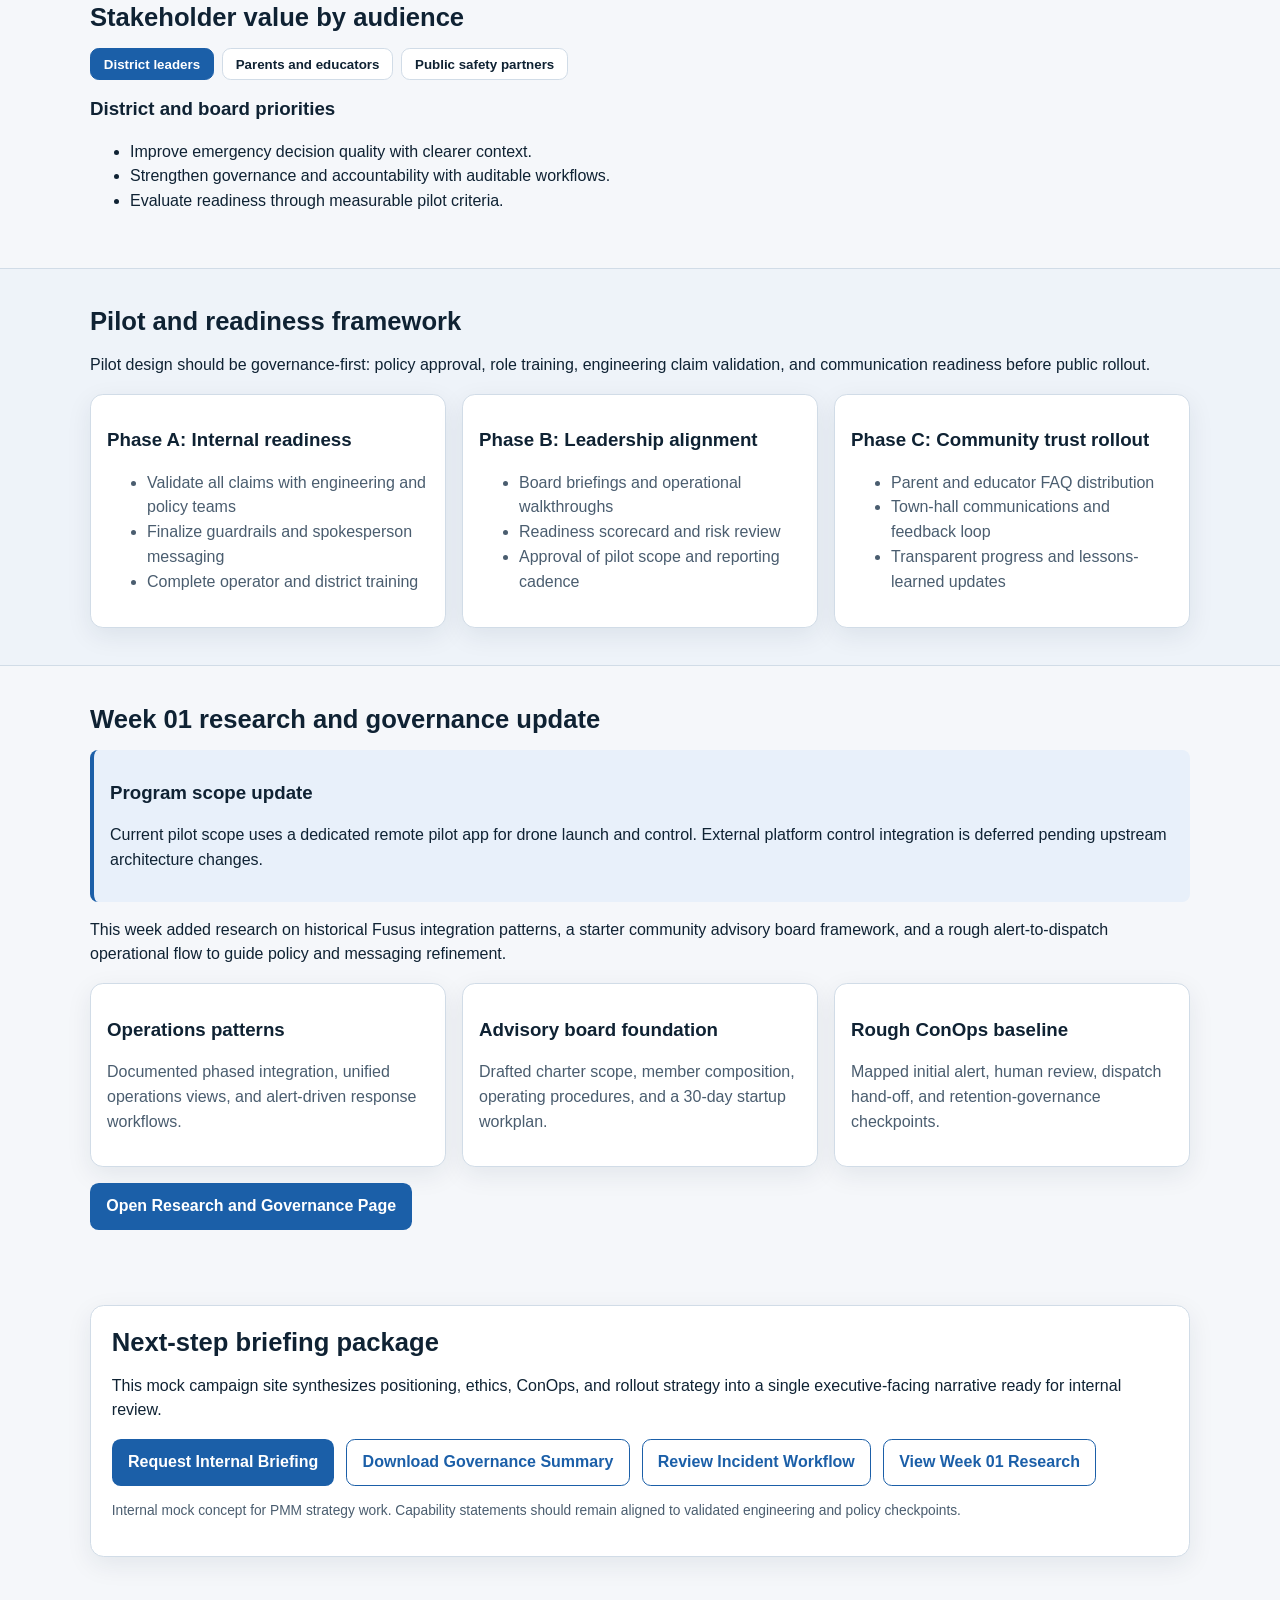
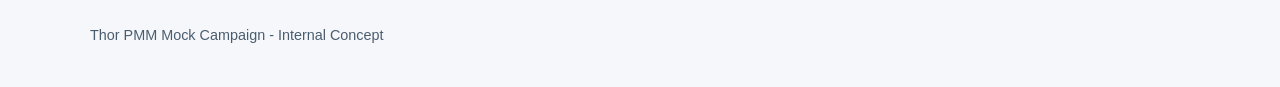
==== commit 92f14373: "Add Desert Mountain school safety click-through workflow prototype. Includes TASER/NMI engagement st" ====
--- a/web/index.html
+++ b/web/index.html
@@ -30,6 +30,7 @@
         <a href="#stakeholders">Stakeholders</a>
         <a href="#pilot">Pilot Readiness</a>
         <a href="./research-governance.html">Research and Governance</a>
+        <a href="./school-safety-workflow.html">Workflow Prototype</a>
       </div>
     </nav>
 
@@ -44,7 +45,8 @@
               while operating inside clear privacy limits and human-governed decision points.
             </p>
             <div class="actions">
-              <a class="btn" href="#how-it-works">View How It Works</a>
+              <a class="btn" href="./school-safety-workflow.html">Open Workflow Prototype</a>
+              <a class="btn btn-secondary" href="#how-it-works">View How It Works</a>
               <a class="btn btn-secondary" href="#privacy">Review Privacy Guardrails</a>
             </div>
           </div>
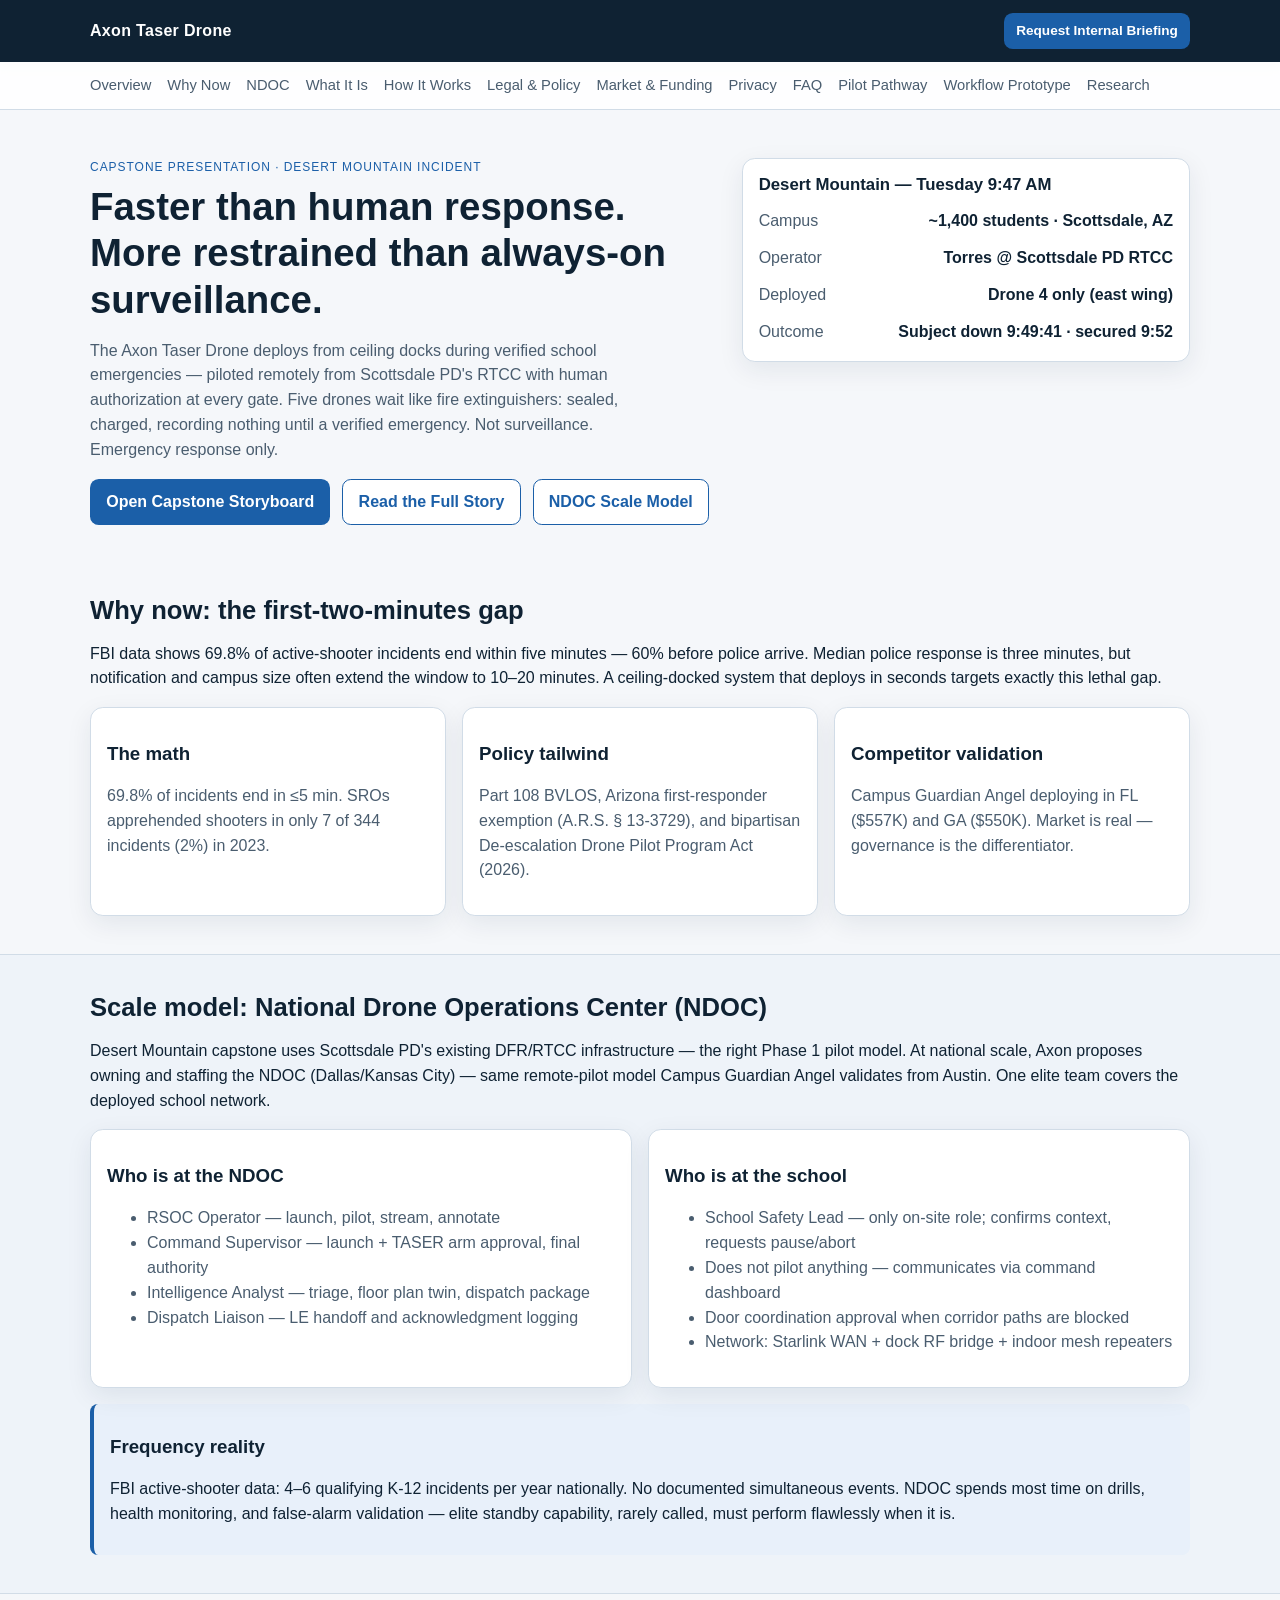
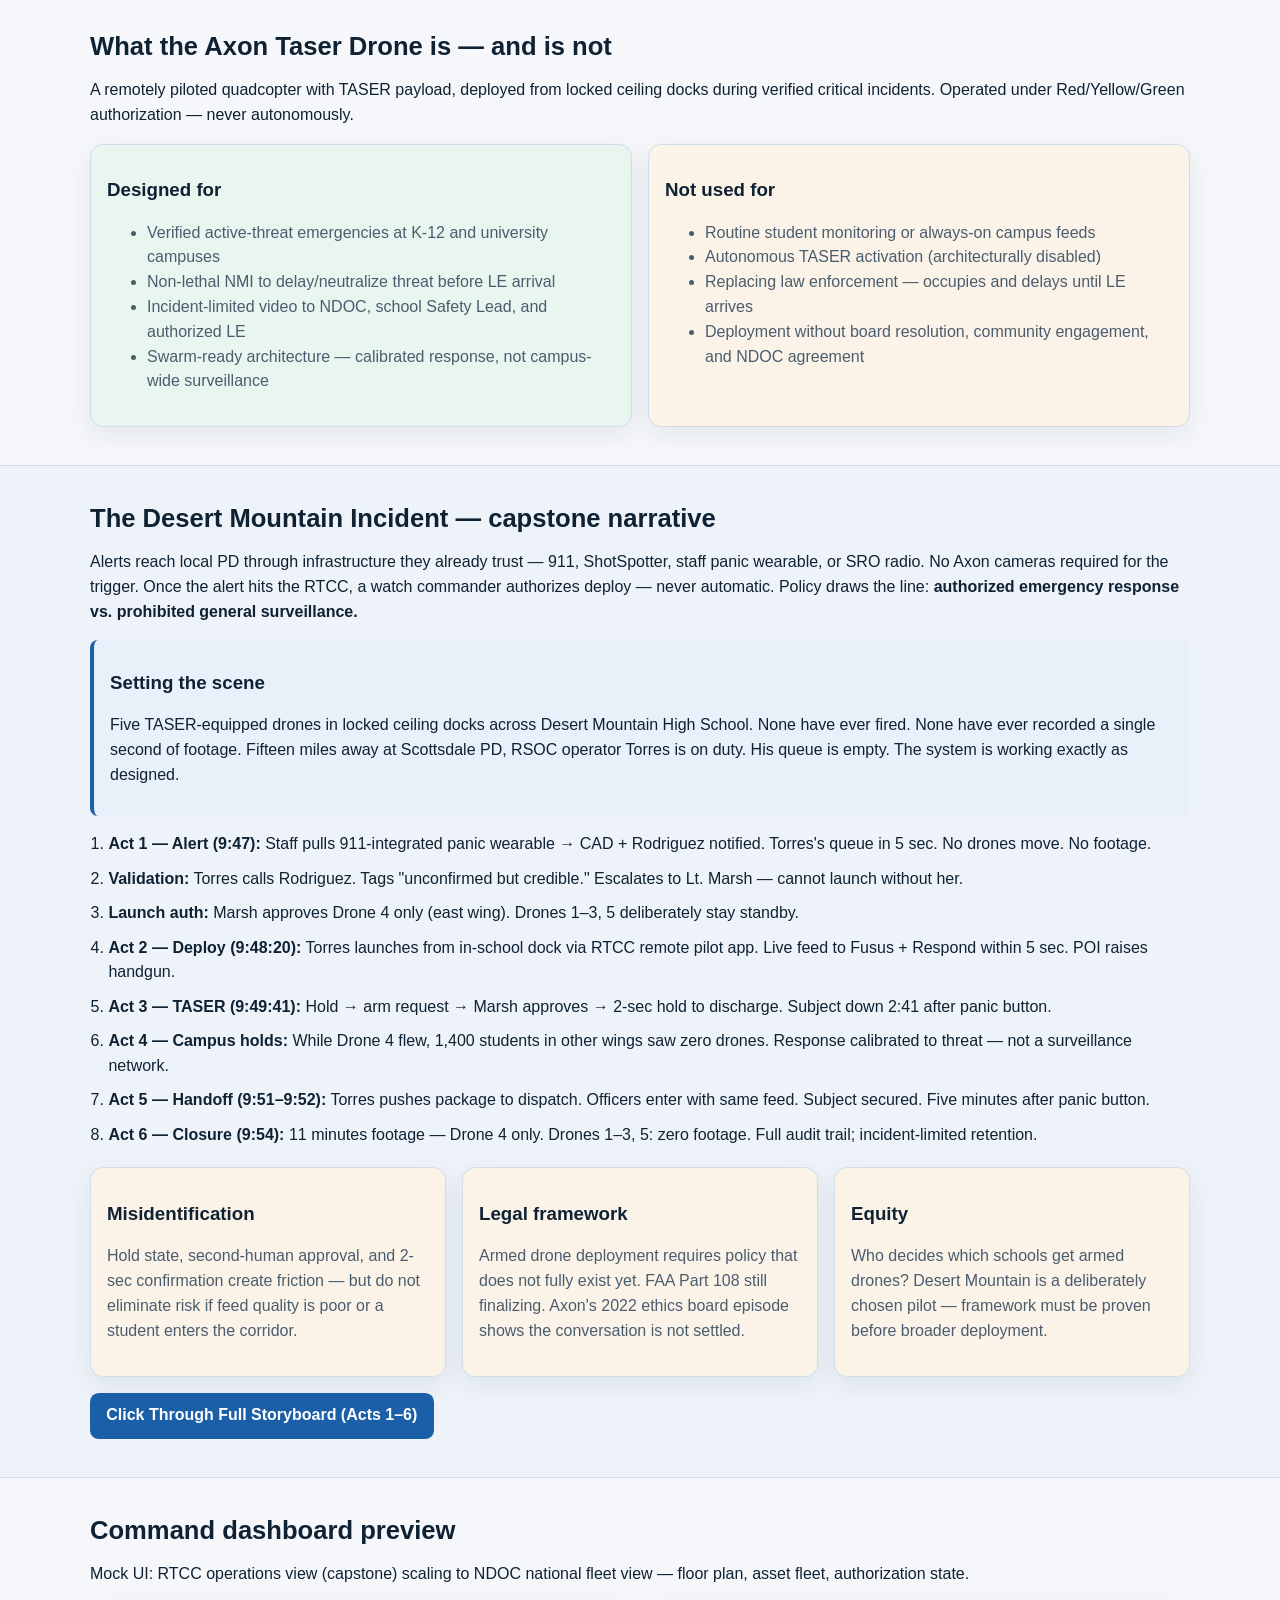
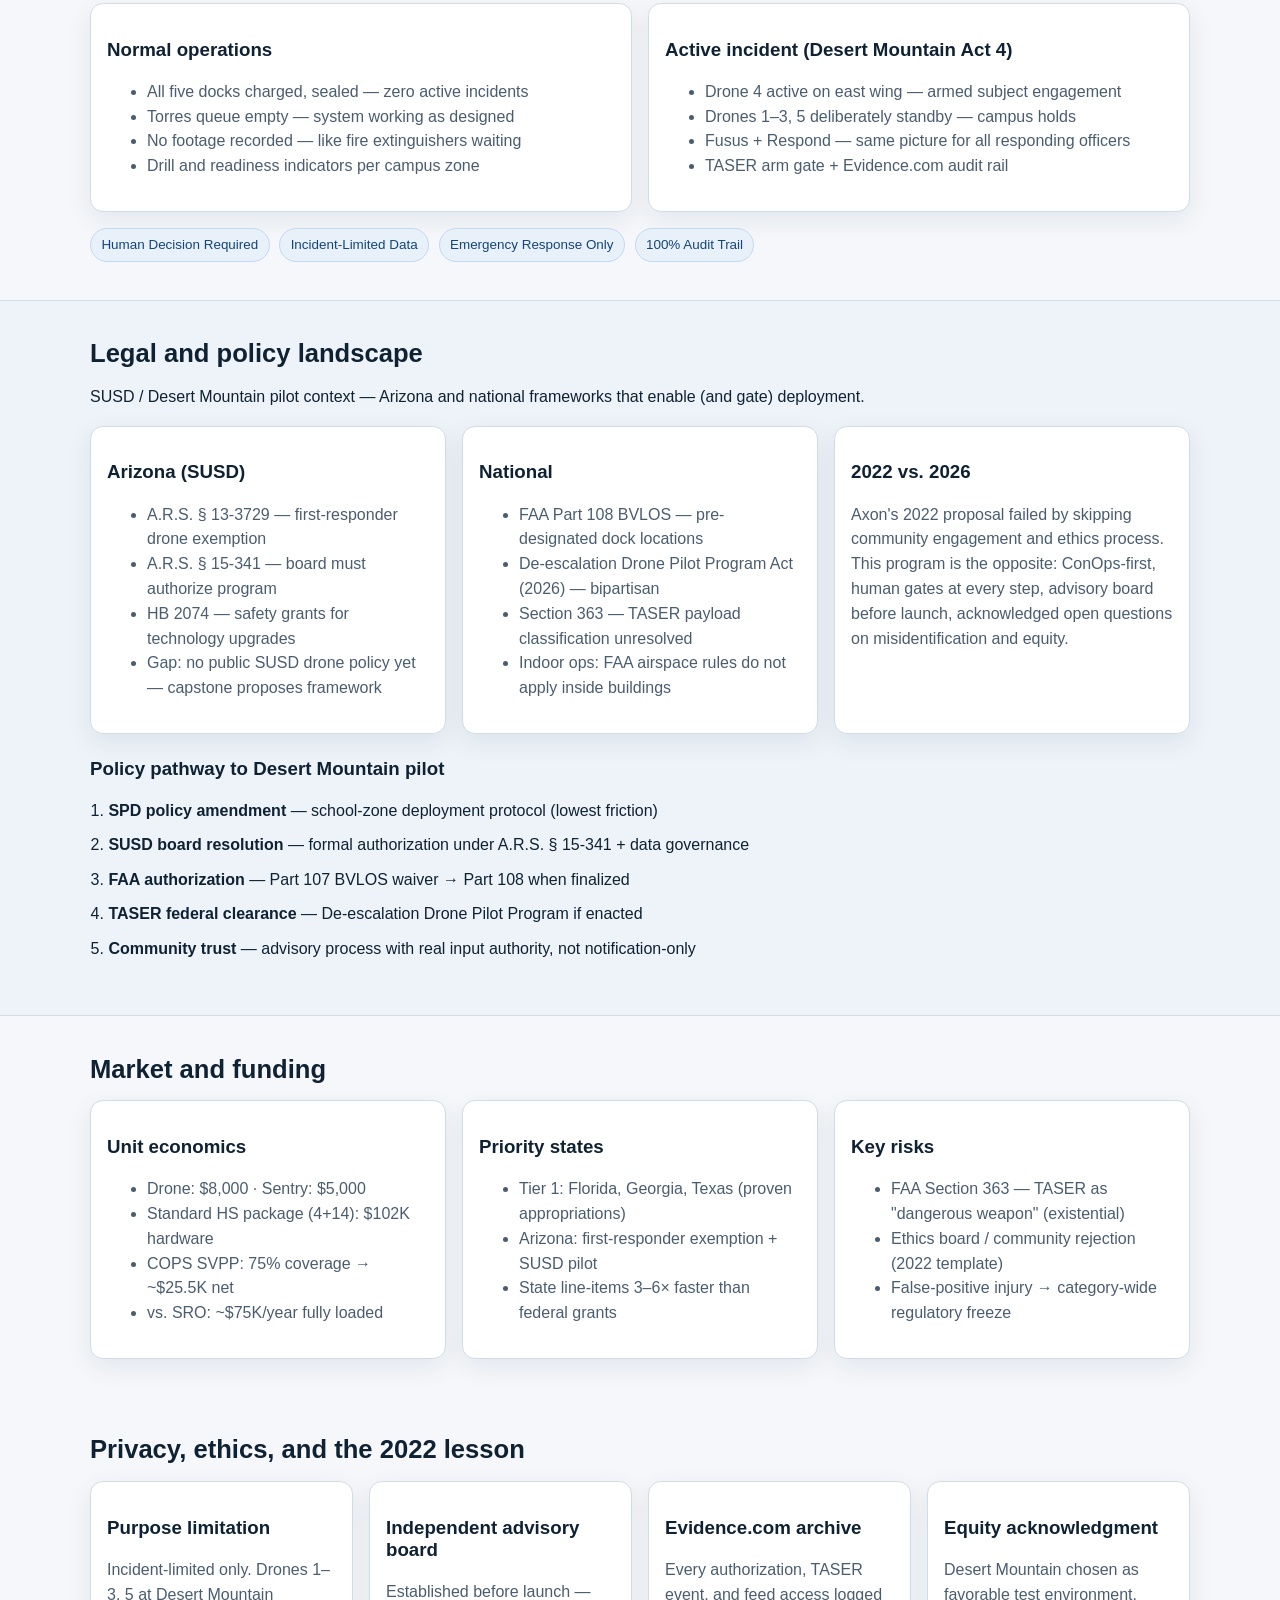
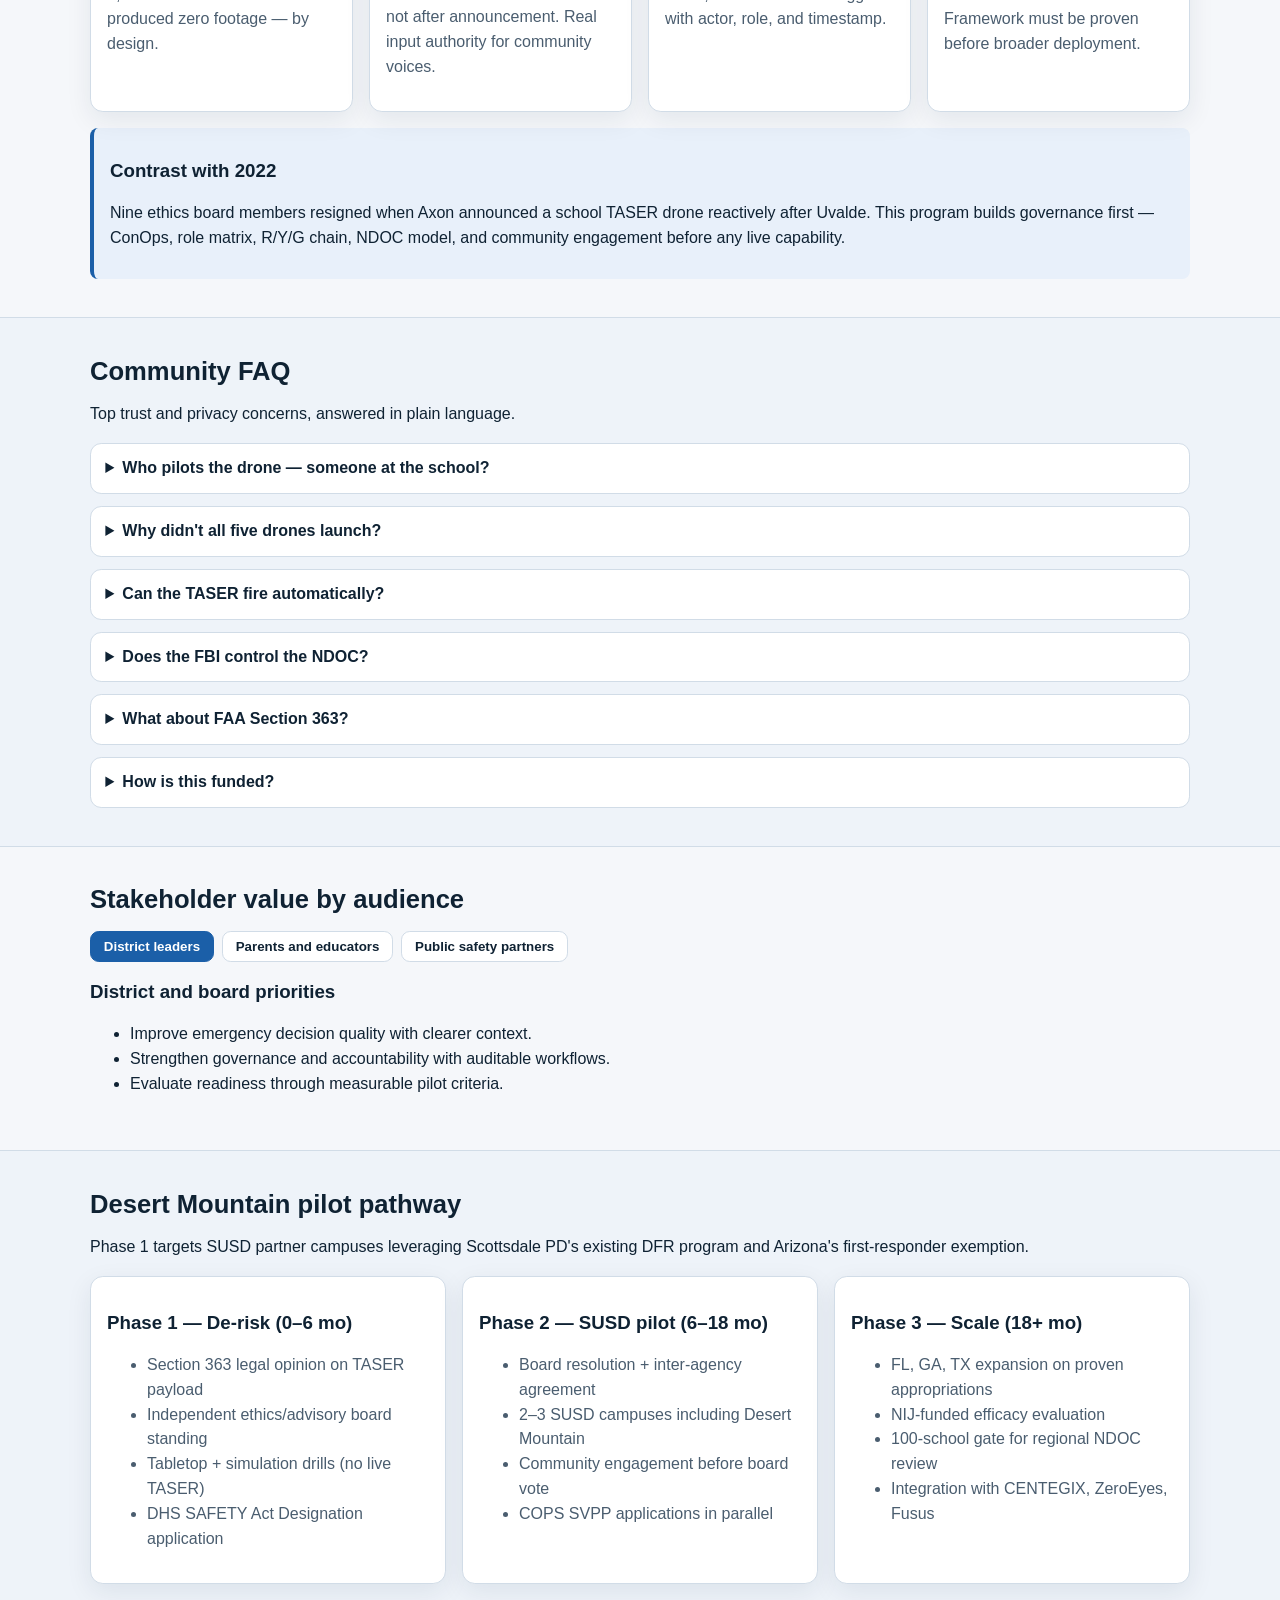
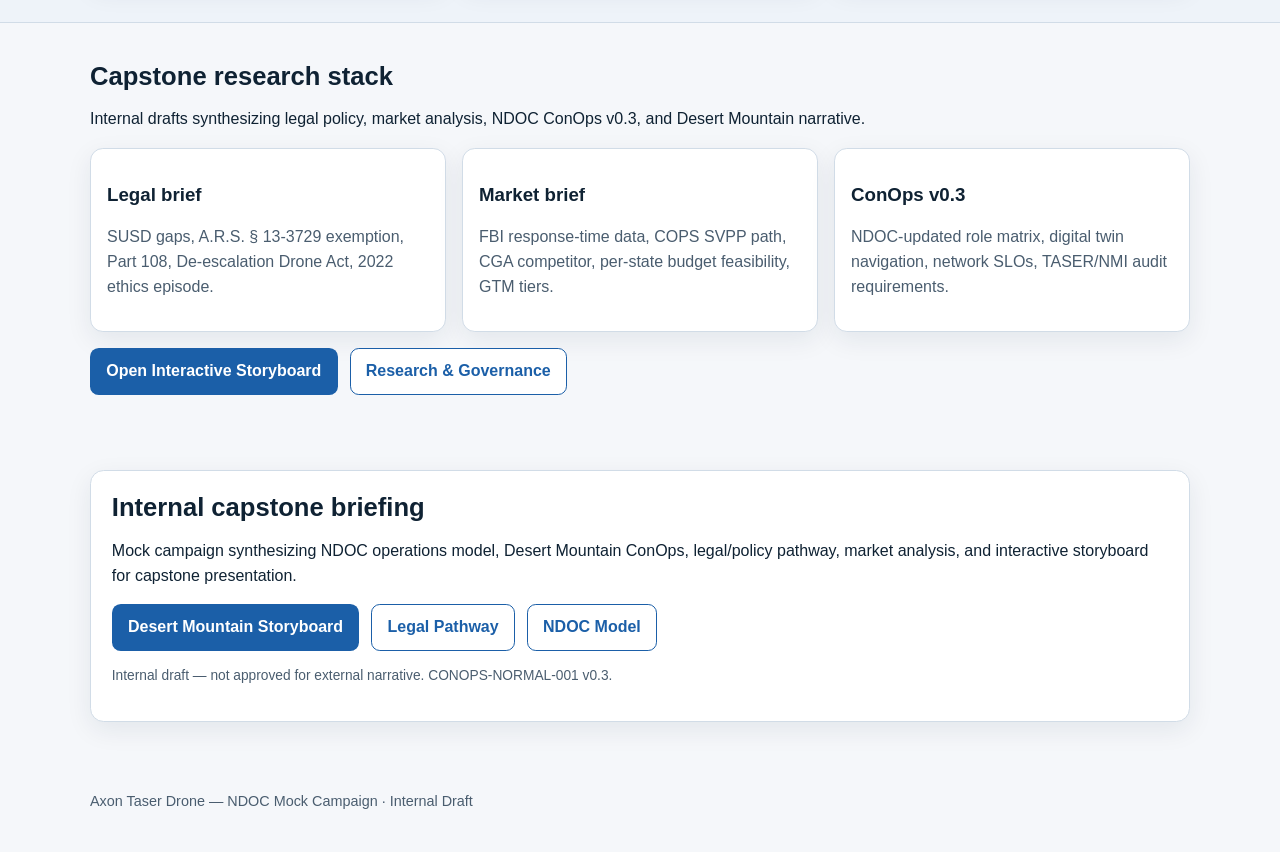
==== commit 3ae12109: "Integrate Desert Mountain capstone story into mock campaign and storyboard. Align the click-through " ====
--- a/web/index.html
+++ b/web/index.html
@@ -3,17 +3,17 @@
   <head>
     <meta charset="UTF-8" />
     <meta name="viewport" content="width=device-width, initial-scale=1.0" />
-    <title>Thor | School Emergency Response Support</title>
+    <title>Axon Taser Drone | Desert Mountain Capstone — Mock Campaign</title>
     <meta
       name="description"
-      content="Thor mock campaign site: emergency situational awareness with human-governed operations, privacy guardrails, and school-community trust design."
+      content="Mock campaign: Axon Taser Drone operated from the National Drone Operations Center — human-governed school emergency response with Desert Mountain ConOps."
     />
     <link rel="stylesheet" href="./styles.css" />
   </head>
   <body>
     <header class="topbar" id="top">
       <div class="container topbar-inner">
-        <p class="brand">Thor</p>
+        <p class="brand">Axon Taser Drone</p>
         <a href="#closing-cta" class="btn btn-small">Request Internal Briefing</a>
       </div>
     </header>
@@ -22,15 +22,16 @@
       <div class="container nav-links">
         <a href="#hero">Overview</a>
         <a href="#problem">Why Now</a>
+        <a href="#ndoc">NDOC</a>
         <a href="#what-is">What It Is</a>
         <a href="#how-it-works">How It Works</a>
-        <a href="#dashboard">Dashboard</a>
+        <a href="#legal">Legal &amp; Policy</a>
+        <a href="#market">Market &amp; Funding</a>
         <a href="#privacy">Privacy</a>
         <a href="#faq">FAQ</a>
-        <a href="#stakeholders">Stakeholders</a>
-        <a href="#pilot">Pilot Readiness</a>
-        <a href="./research-governance.html">Research and Governance</a>
+        <a href="#pilot">Pilot Pathway</a>
         <a href="./school-safety-workflow.html">Workflow Prototype</a>
+        <a href="./research-governance.html">Research</a>
       </div>
     </nav>
 
@@ -38,25 +39,26 @@
       <section id="hero" class="hero">
         <div class="container hero-grid">
           <div>
-            <p class="eyebrow">Mock Campaign Concept</p>
-            <h1>Safety response support, built with trust and accountability.</h1>
+            <p class="eyebrow">Capstone Presentation · Desert Mountain Incident</p>
+            <h1>Faster than human response. More restrained than always-on surveillance.</h1>
             <p class="lead">
-              Thor helps authorized responders gain faster situational awareness during verified critical incidents,
-              while operating inside clear privacy limits and human-governed decision points.
+              The Axon Taser Drone deploys from ceiling docks during verified school emergencies — piloted remotely
+              from Scottsdale PD's RTCC with human authorization at every gate. Five drones wait like fire extinguishers:
+              sealed, charged, recording nothing until a verified emergency. Not surveillance. Emergency response only.
             </p>
             <div class="actions">
-              <a class="btn" href="./school-safety-workflow.html">Open Workflow Prototype</a>
-              <a class="btn btn-secondary" href="#how-it-works">View How It Works</a>
-              <a class="btn btn-secondary" href="#privacy">Review Privacy Guardrails</a>
+              <a class="btn" href="./school-safety-workflow.html">Open Capstone Storyboard</a>
+              <a class="btn btn-secondary" href="#how-it-works">Read the Full Story</a>
+              <a class="btn btn-secondary" href="#ndoc">NDOC Scale Model</a>
             </div>
           </div>
-          <aside class="status-card" aria-label="Incident response posture">
-            <h2>School Security Posture</h2>
+          <aside class="status-card" aria-label="Incident posture">
+            <h2>Desert Mountain — Tuesday 9:47 AM</h2>
             <ul>
-              <li><span>System mode</span><strong>Normal operations</strong></li>
-              <li><span>Human governance</span><strong>Required for activation</strong></li>
-              <li><span>Access model</span><strong>Authorized roles only</strong></li>
-              <li><span>Retention policy</span><strong>Incident-limited and time-bound</strong></li>
+              <li><span>Campus</span><strong>~1,400 students · Scottsdale, AZ</strong></li>
+              <li><span>Operator</span><strong>Torres @ Scottsdale PD RTCC</strong></li>
+              <li><span>Deployed</span><strong>Drone 4 only (east wing)</strong></li>
+              <li><span>Outcome</span><strong>Subject down 9:49:41 · secured 9:52</strong></li>
             </ul>
           </aside>
         </div>
@@ -64,141 +66,281 @@
 
       <section id="problem" class="section">
         <div class="container">
-          <h2>Why schools need better first-minute visibility</h2>
+          <h2>Why now: the first-two-minutes gap</h2>
           <p>
-            During critical incidents, schools and responders often face fragmented information, delayed context, and
-            difficult coordination decisions. Thor is positioned to close that visibility gap, so response teams can act
-            with clearer information in the moments that matter most.
+            FBI data shows 69.8% of active-shooter incidents end within five minutes — 60% before police arrive. Median
+            police response is three minutes, but notification and campus size often extend the window to 10–20 minutes.
+            A ceiling-docked system that deploys in seconds targets exactly this lethal gap.
           </p>
           <div class="cards three-up">
             <article class="card">
-              <h3>Current challenge</h3>
-              <p>Alerts often arrive before enough context exists to guide high-confidence decisions.</p>
-            </article>
-            <article class="card">
-              <h3>Response gap</h3>
-              <p>Fixed cameras and manual updates can leave blind spots in fast-evolving events.</p>
-            </article>
-            <article class="card">
-              <h3>Thor focus</h3>
-              <p>Enable faster, trusted situational awareness while preserving accountability and privacy limits.</p>
-            </article>
-          </div>
-        </div>
-      </section>
-
-      <section id="what-is" class="section section-alt">
-        <div class="container">
-          <h2>What Thor is, and what it is not</h2>
+              <h3>The math</h3>
+              <p>69.8% of incidents end in ≤5 min. SROs apprehended shooters in only 7 of 344 incidents (2%) in 2023.</p>
+            </article>
+            <article class="card">
+              <h3>Policy tailwind</h3>
+              <p>Part 108 BVLOS, Arizona first-responder exemption (A.R.S. § 13-3729), and bipartisan De-escalation Drone Pilot Program Act (2026).</p>
+            </article>
+            <article class="card">
+              <h3>Competitor validation</h3>
+              <p>Campus Guardian Angel deploying in FL ($557K) and GA ($550K). Market is real — governance is the differentiator.</p>
+            </article>
+          </div>
+        </div>
+      </section>
+
+      <section id="ndoc" class="section section-alt">
+        <div class="container">
+          <h2>Scale model: National Drone Operations Center (NDOC)</h2>
           <p>
-            Thor is a remote-pilot-app-led emergency situational awareness capability for verified critical incidents.
-            It is designed to support authorized human decision-makers, not replace them.
+            Desert Mountain capstone uses Scottsdale PD's existing DFR/RTCC infrastructure — the right Phase 1 pilot model.
+            At national scale, Axon proposes owning and staffing the NDOC (Dallas/Kansas City) — same remote-pilot
+            model Campus Guardian Angel validates from Austin. One elite team covers the deployed school network.
+          </p>
+          <div class="cards two-up">
+            <article class="card">
+              <h3>Who is at the NDOC</h3>
+              <ul>
+                <li>RSOC Operator — launch, pilot, stream, annotate</li>
+                <li>Command Supervisor — launch + TASER arm approval, final authority</li>
+                <li>Intelligence Analyst — triage, floor plan twin, dispatch package</li>
+                <li>Dispatch Liaison — LE handoff and acknowledgment logging</li>
+              </ul>
+            </article>
+            <article class="card">
+              <h3>Who is at the school</h3>
+              <ul>
+                <li>School Safety Lead — only on-site role; confirms context, requests pause/abort</li>
+                <li>Does not pilot anything — communicates via command dashboard</li>
+                <li>Door coordination approval when corridor paths are blocked</li>
+                <li>Network: Starlink WAN + dock RF bridge + indoor mesh repeaters</li>
+              </ul>
+            </article>
+          </div>
+          <aside class="callout" role="note">
+            <h3>Frequency reality</h3>
+            <p>
+              FBI active-shooter data: 4–6 qualifying K-12 incidents per year nationally. No documented simultaneous
+              events. NDOC spends most time on drills, health monitoring, and false-alarm validation — elite standby
+              capability, rarely called, must perform flawlessly when it is.
+            </p>
+          </aside>
+        </div>
+      </section>
+
+      <section id="what-is" class="section">
+        <div class="container">
+          <h2>What the Axon Taser Drone is — and is not</h2>
+          <p>
+            A remotely piloted quadcopter with TASER payload, deployed from locked ceiling docks during verified
+            critical incidents. Operated under Red/Yellow/Green authorization — never autonomously.
           </p>
           <div class="cards two-up">
             <article class="card good">
-              <h3>Thor helps with</h3>
-              <ul>
-                <li>Incident-limited aerial visibility for authorized responders</li>
-                <li>Structured hand-offs between school teams, GSOC, and dispatch</li>
-                <li>Audit-ready decision timelines for after-action accountability</li>
-                <li>Integrated view across alerts, cameras, drone, and response status</li>
+              <h3>Designed for</h3>
+              <ul>
+                <li>Verified active-threat emergencies at K-12 and university campuses</li>
+                <li>Non-lethal NMI to delay/neutralize threat before LE arrival</li>
+                <li>Incident-limited video to NDOC, school Safety Lead, and authorized LE</li>
+                <li>Swarm-ready architecture — calibrated response, not campus-wide surveillance</li>
               </ul>
             </article>
             <article class="card caution">
-              <h3>Thor is not used for</h3>
-              <ul>
-                <li>Routine student monitoring or broad surveillance</li>
-                <li>Unrestricted video access by non-authorized roles</li>
-                <li>Automated policing decisions without human review</li>
-                <li>Always-on campus tracking</li>
-              </ul>
-            </article>
-          </div>
-        </div>
-      </section>
-
-      <section id="how-it-works" class="section">
-        <div class="container">
-          <h2>How it works: incident-to-end-of-call flow</h2>
+              <h3>Not used for</h3>
+              <ul>
+                <li>Routine student monitoring or always-on campus feeds</li>
+                <li>Autonomous TASER activation (architecturally disabled)</li>
+                <li>Replacing law enforcement — occupies and delays until LE arrives</li>
+                <li>Deployment without board resolution, community engagement, and NDOC agreement</li>
+              </ul>
+            </article>
+          </div>
+        </div>
+      </section>
+
+      <section id="how-it-works" class="section section-alt">
+        <div class="container">
+          <h2>The Desert Mountain Incident — capstone narrative</h2>
           <p>
-            ConOps (Concept of Operations) defines the sequence and hand-offs from detection through closure.
-            Each major transition includes a responsible human role, system action, and policy checkpoint.
+            Alerts reach local PD through infrastructure they already trust — 911, ShotSpotter, staff panic wearable, or
+            SRO radio. No Axon cameras required for the trigger. Once the alert hits the RTCC, a watch commander
+            authorizes deploy — never automatic. Policy draws the line: <strong>authorized emergency response vs.
+            prohibited general surveillance.</strong>
           </p>
+          <aside class="callout" role="note">
+            <h3>Setting the scene</h3>
+            <p>
+              Five TASER-equipped drones in locked ceiling docks across Desert Mountain High School. None have ever
+              fired. None have ever recorded a single second of footage. Fifteen miles away at Scottsdale PD, RSOC
+              operator Torres is on duty. His queue is empty. The system is working exactly as designed.
+            </p>
+          </aside>
           <ol class="timeline">
-            <li><strong>Incident detected:</strong> School staff trigger approved emergency protocol.</li>
-            <li><strong>Alert correlation:</strong> Alert and camera context are correlated for rapid validation.</li>
-            <li><strong>GSOC review:</strong> Human operator validates signal and urgency.</li>
-            <li><strong>Launch decision:</strong> Authorized operator approves incident-qualified deployment in remote pilot app.</li>
-            <li><strong>Live visibility:</strong> Drone and camera context are shared with authorized responders.</li>
-            <li><strong>Dispatch coordination:</strong> Verified context is communicated to public safety dispatch.</li>
-            <li><strong>Stabilization:</strong> Incident transitions to controlled close-out.</li>
-            <li><strong>Governance workflow:</strong> Retention, audit, and after-action reviews are executed.</li>
+            <li><strong>Act 1 — Alert (9:47):</strong> Staff pulls 911-integrated panic wearable → CAD + Rodriguez notified. Torres's queue in 5 sec. No drones move. No footage.</li>
+            <li><strong>Validation:</strong> Torres calls Rodriguez. Tags "unconfirmed but credible." Escalates to Lt. Marsh — cannot launch without her.</li>
+            <li><strong>Launch auth:</strong> Marsh approves Drone 4 only (east wing). Drones 1–3, 5 deliberately stay standby.</li>
+            <li><strong>Act 2 — Deploy (9:48:20):</strong> Torres launches from in-school dock via RTCC remote pilot app. Live feed to Fusus + Respond within 5 sec. POI raises handgun.</li>
+            <li><strong>Act 3 — TASER (9:49:41):</strong> Hold → arm request → Marsh approves → 2-sec hold to discharge. Subject down 2:41 after panic button.</li>
+            <li><strong>Act 4 — Campus holds:</strong> While Drone 4 flew, 1,400 students in other wings saw zero drones. Response calibrated to threat — not a surveillance network.</li>
+            <li><strong>Act 5 — Handoff (9:51–9:52):</strong> Torres pushes package to dispatch. Officers enter with same feed. Subject secured. Five minutes after panic button.</li>
+            <li><strong>Act 6 — Closure (9:54):</strong> 11 minutes footage — Drone 4 only. Drones 1–3, 5: zero footage. Full audit trail; incident-limited retention.</li>
           </ol>
-          <p>
-            <a href="#pilot">Jump to readiness framework</a>
-          </p>
-        </div>
-      </section>
-
-      <section id="dashboard" class="section section-alt">
-        <div class="container">
-          <h2>School Security Dashboard preview</h2>
-          <p>Mock UI concept for unified Sentry, Drone, and Dock visibility with role-based controls.</p>
+          <div class="cards three-up" style="margin-top:1.25rem">
+            <article class="card caution">
+              <h3>Misidentification</h3>
+              <p>Hold state, second-human approval, and 2-sec confirmation create friction — but do not eliminate risk if feed quality is poor or a student enters the corridor.</p>
+            </article>
+            <article class="card caution">
+              <h3>Legal framework</h3>
+              <p>Armed drone deployment requires policy that does not fully exist yet. FAA Part 108 still finalizing. Axon's 2022 ethics board episode shows the conversation is not settled.</p>
+            </article>
+            <article class="card caution">
+              <h3>Equity</h3>
+              <p>Who decides which schools get armed drones? Desert Mountain is a deliberately chosen pilot — framework must be proven before broader deployment.</p>
+            </article>
+          </div>
+          <div class="actions">
+            <a class="btn" href="./school-safety-workflow.html">Click Through Full Storyboard (Acts 1–6)</a>
+          </div>
+        </div>
+      </section>
+
+      <section id="dashboard" class="section">
+        <div class="container">
+          <h2>Command dashboard preview</h2>
+          <p>Mock UI: RTCC operations view (capstone) scaling to NDOC national fleet view — floor plan, asset fleet, authorization state.</p>
           <div class="cards two-up">
             <article class="card">
-              <h3>Normal operations state</h3>
-              <ul>
-                <li>Status: no active critical incident</li>
-                <li>Asset health: drone, dock, and integrations ready</li>
-                <li>Policy health: audit logging and retention jobs active</li>
-                <li>Recent drill and readiness indicators visible</li>
-              </ul>
-            </article>
-            <article class="card">
-              <h3>Active incident state</h3>
-              <ul>
-                <li>Live map with drone position and school geofence</li>
-                <li>Correlated alert + camera + drone feed context</li>
-                <li>Human decision checkpoints before escalation</li>
-                <li>Dispatch coordination and event timeline tracking</li>
-              </ul>
-            </article>
-          </div>
-          <div class="badges" aria-label="Auditability badges">
-            <span>Authorized Access</span>
+              <h3>Normal operations</h3>
+              <ul>
+                <li>All five docks charged, sealed — zero active incidents</li>
+                <li>Torres queue empty — system working as designed</li>
+                <li>No footage recorded — like fire extinguishers waiting</li>
+                <li>Drill and readiness indicators per campus zone</li>
+              </ul>
+            </article>
+            <article class="card">
+              <h3>Active incident (Desert Mountain Act 4)</h3>
+              <ul>
+                <li>Drone 4 active on east wing — armed subject engagement</li>
+                <li>Drones 1–3, 5 deliberately standby — campus holds</li>
+                <li>Fusus + Respond — same picture for all responding officers</li>
+                <li>TASER arm gate + Evidence.com audit rail</li>
+              </ul>
+            </article>
+          </div>
+          <div class="badges" aria-label="Governance badges">
             <span>Human Decision Required</span>
             <span>Incident-Limited Data</span>
-            <span>Time-Bound Retention</span>
+            <span>Emergency Response Only</span>
+            <span>100% Audit Trail</span>
+          </div>
+        </div>
+      </section>
+
+      <section id="legal" class="section section-alt">
+        <div class="container">
+          <h2>Legal and policy landscape</h2>
+          <p>SUSD / Desert Mountain pilot context — Arizona and national frameworks that enable (and gate) deployment.</p>
+          <div class="cards three-up">
+            <article class="card">
+              <h3>Arizona (SUSD)</h3>
+              <ul>
+                <li>A.R.S. § 13-3729 — first-responder drone exemption</li>
+                <li>A.R.S. § 15-341 — board must authorize program</li>
+                <li>HB 2074 — safety grants for technology upgrades</li>
+                <li>Gap: no public SUSD drone policy yet — capstone proposes framework</li>
+              </ul>
+            </article>
+            <article class="card">
+              <h3>National</h3>
+              <ul>
+                <li>FAA Part 108 BVLOS — pre-designated dock locations</li>
+                <li>De-escalation Drone Pilot Program Act (2026) — bipartisan</li>
+                <li>Section 363 — TASER payload classification unresolved</li>
+                <li>Indoor ops: FAA airspace rules do not apply inside buildings</li>
+              </ul>
+            </article>
+            <article class="card">
+              <h3>2022 vs. 2026</h3>
+              <p>
+                Axon's 2022 proposal failed by skipping community engagement and ethics process. This program is the
+                opposite: ConOps-first, human gates at every step, advisory board before launch, acknowledged open
+                questions on misidentification and equity.
+              </p>
+            </article>
+          </div>
+          <h3 style="margin-top:1.5rem">Policy pathway to Desert Mountain pilot</h3>
+          <ol class="timeline">
+            <li><strong>SPD policy amendment</strong> — school-zone deployment protocol (lowest friction)</li>
+            <li><strong>SUSD board resolution</strong> — formal authorization under A.R.S. § 15-341 + data governance</li>
+            <li><strong>FAA authorization</strong> — Part 107 BVLOS waiver → Part 108 when finalized</li>
+            <li><strong>TASER federal clearance</strong> — De-escalation Drone Pilot Program if enacted</li>
+            <li><strong>Community trust</strong> — advisory process with real input authority, not notification-only</li>
+          </ol>
+        </div>
+      </section>
+
+      <section id="market" class="section">
+        <div class="container">
+          <h2>Market and funding</h2>
+          <div class="cards three-up">
+            <article class="card">
+              <h3>Unit economics</h3>
+              <ul>
+                <li>Drone: $8,000 · Sentry: $5,000</li>
+                <li>Standard HS package (4+14): $102K hardware</li>
+                <li>COPS SVPP: 75% coverage → ~$25.5K net</li>
+                <li>vs. SRO: ~$75K/year fully loaded</li>
+              </ul>
+            </article>
+            <article class="card">
+              <h3>Priority states</h3>
+              <ul>
+                <li>Tier 1: Florida, Georgia, Texas (proven appropriations)</li>
+                <li>Arizona: first-responder exemption + SUSD pilot</li>
+                <li>State line-items 3–6× faster than federal grants</li>
+              </ul>
+            </article>
+            <article class="card">
+              <h3>Key risks</h3>
+              <ul>
+                <li>FAA Section 363 — TASER as "dangerous weapon" (existential)</li>
+                <li>Ethics board / community rejection (2022 template)</li>
+                <li>False-positive injury → category-wide regulatory freeze</li>
+              </ul>
+            </article>
           </div>
         </div>
       </section>
 
       <section id="privacy" class="section">
         <div class="container">
-          <h2>Privacy, ethics, and accountability</h2>
+          <h2>Privacy, ethics, and the 2022 lesson</h2>
           <div class="cards four-up">
             <article class="card">
               <h3>Purpose limitation</h3>
-              <p>Thor is scoped to verified critical incidents and emergency response support.</p>
-            </article>
-            <article class="card">
-              <h3>Role-based access</h3>
-              <p>Only authorized roles can access incident media, with auditable access logs.</p>
-            </article>
-            <article class="card">
-              <h3>Time-bound retention</h3>
-              <p>Incident data follows predefined retention and deletion workflows.</p>
-            </article>
-            <article class="card">
-              <h3>Human governance</h3>
-              <p>Activation, escalation, and dispatch actions are human-supervised decisions.</p>
+              <p>Incident-limited only. Drones 1–3, 5 at Desert Mountain produced zero footage — by design.</p>
+            </article>
+            <article class="card">
+              <h3>Independent advisory board</h3>
+              <p>Established before launch — not after announcement. Real input authority for community voices.</p>
+            </article>
+            <article class="card">
+              <h3>Evidence.com archive</h3>
+              <p>Every authorization, TASER event, and feed access logged with actor, role, and timestamp.</p>
+            </article>
+            <article class="card">
+              <h3>Equity acknowledgment</h3>
+              <p>Desert Mountain chosen as favorable test environment. Framework must be proven before broader deployment.</p>
             </article>
           </div>
           <aside class="callout" role="note">
-            <h3>Policy commitment</h3>
+            <h3>Contrast with 2022</h3>
             <p>
-              Campaign language and operational behavior are aligned to one rule: safety outcomes do not require
-              sacrificing student privacy or community trust.
+              Nine ethics board members resigned when Axon announced a school TASER drone reactively after Uvalde.
+              This program builds governance first — ConOps, role matrix, R/Y/G chain, NDOC model, and community
+              engagement before any live capability.
             </p>
           </aside>
         </div>
@@ -211,24 +353,28 @@
 
           <div class="faq-list">
             <details>
-              <summary>Is Thor always recording students?</summary>
-              <p>No. Thor is positioned for verified critical incidents and not routine daily monitoring.</p>
+              <summary>Who pilots the drone — someone at the school?</summary>
+              <p>No. In the Desert Mountain capstone, a trained RSOC operator at Scottsdale PD's RTCC pilots remotely from the in-school dock. Rodriguez (Safety Lead) confirms context on-site but does not fly. At national scale, Axon proposes the same model from the NDOC.</p>
             </details>
             <details>
-              <summary>Who can view incident footage?</summary>
-              <p>Only authorized roles under district policy and legal requirements, with access audit trails.</p>
+              <summary>Why didn't all five drones launch?</summary>
+              <p>Act 4 of the capstone story: Marsh deliberately authorized only Drone 4 for the east wing threat. The other 1,400 students saw zero drones overhead. Response is calibrated to threat — not campus-wide surveillance.</p>
             </details>
             <details>
-              <summary>Can Thor dispatch police automatically?</summary>
-              <p>No. Dispatch decisions remain with authorized human operators and established protocols.</p>
+              <summary>Can the TASER fire automatically?</summary>
+              <p>Never. Red/Yellow/Green chain requires operator request, supervisor approval, and a 2-second hold to discharge.</p>
             </details>
             <details>
-              <summary>How long is incident footage stored?</summary>
-              <p>Retention is policy-defined, time-bound, and subject to legal/compliance requirements.</p>
+              <summary>Does the FBI control the NDOC?</summary>
+              <p>No. Axon operates the NDOC as a managed service. LE receives handoff packages and retains field command on-scene.</p>
             </details>
             <details>
-              <summary>How will families get transparency on system use?</summary>
-              <p>District policy summaries, governance ownership, and community communication channels are required.</p>
+              <summary>What about FAA Section 363?</summary>
+              <p>TASER payload classification as a "dangerous weapon" is unresolved. No deployment proceeds without legal basis. Indoor ops are outside FAA airspace jurisdiction.</p>
+            </details>
+            <details>
+              <summary>How is this funded?</summary>
+              <p>COPS SVPP (75% coverage), Arizona HB 2074 technology grants, and state line-item appropriations. Standard HS package nets to ~$25.5K after SVPP.</p>
             </details>
           </div>
         </div>
@@ -274,34 +420,34 @@
 
       <section id="pilot" class="section section-alt">
         <div class="container">
-          <h2>Pilot and readiness framework</h2>
-          <p>
-            Pilot design should be governance-first: policy approval, role training, engineering claim validation,
-            and communication readiness before public rollout.
-          </p>
+          <h2>Desert Mountain pilot pathway</h2>
+          <p>Phase 1 targets SUSD partner campuses leveraging Scottsdale PD's existing DFR program and Arizona's first-responder exemption.</p>
           <div class="cards three-up">
             <article class="card">
-              <h3>Phase A: Internal readiness</h3>
-              <ul>
-                <li>Validate all claims with engineering and policy teams</li>
-                <li>Finalize guardrails and spokesperson messaging</li>
-                <li>Complete operator and district training</li>
-              </ul>
-            </article>
-            <article class="card">
-              <h3>Phase B: Leadership alignment</h3>
-              <ul>
-                <li>Board briefings and operational walkthroughs</li>
-                <li>Readiness scorecard and risk review</li>
-                <li>Approval of pilot scope and reporting cadence</li>
-              </ul>
-            </article>
-            <article class="card">
-              <h3>Phase C: Community trust rollout</h3>
-              <ul>
-                <li>Parent and educator FAQ distribution</li>
-                <li>Town-hall communications and feedback loop</li>
-                <li>Transparent progress and lessons-learned updates</li>
+              <h3>Phase 1 — De-risk (0–6 mo)</h3>
+              <ul>
+                <li>Section 363 legal opinion on TASER payload</li>
+                <li>Independent ethics/advisory board standing</li>
+                <li>Tabletop + simulation drills (no live TASER)</li>
+                <li>DHS SAFETY Act Designation application</li>
+              </ul>
+            </article>
+            <article class="card">
+              <h3>Phase 2 — SUSD pilot (6–18 mo)</h3>
+              <ul>
+                <li>Board resolution + inter-agency agreement</li>
+                <li>2–3 SUSD campuses including Desert Mountain</li>
+                <li>Community engagement before board vote</li>
+                <li>COPS SVPP applications in parallel</li>
+              </ul>
+            </article>
+            <article class="card">
+              <h3>Phase 3 — Scale (18+ mo)</h3>
+              <ul>
+                <li>FL, GA, TX expansion on proven appropriations</li>
+                <li>NIJ-funded efficacy evaluation</li>
+                <li>100-school gate for regional NDOC review</li>
+                <li>Integration with CENTEGIX, ZeroEyes, Fusus</li>
               </ul>
             </article>
           </div>
@@ -310,62 +456,49 @@
 
       <section id="research-summary" class="section">
         <div class="container">
-          <h2>Week 01 research and governance update</h2>
-          <aside class="callout" role="note">
-            <h3>Program scope update</h3>
-            <p>
-              Current pilot scope uses a dedicated remote pilot app for drone launch and control. External platform
-              control integration is deferred pending upstream architecture changes.
-            </p>
-          </aside>
-          <p>
-            This week added research on historical Fusus integration patterns, a starter community advisory board
-            framework, and a rough alert-to-dispatch operational flow to guide policy and messaging refinement.
-          </p>
+          <h2>Capstone research stack</h2>
+          <p>Internal drafts synthesizing legal policy, market analysis, NDOC ConOps v0.3, and Desert Mountain narrative.</p>
           <div class="cards three-up">
             <article class="card">
-              <h3>Operations patterns</h3>
-              <p>Documented phased integration, unified operations views, and alert-driven response workflows.</p>
-            </article>
-            <article class="card">
-              <h3>Advisory board foundation</h3>
-              <p>Drafted charter scope, member composition, operating procedures, and a 30-day startup workplan.</p>
-            </article>
-            <article class="card">
-              <h3>Rough ConOps baseline</h3>
-              <p>Mapped initial alert, human review, dispatch hand-off, and retention-governance checkpoints.</p>
+              <h3>Legal brief</h3>
+              <p>SUSD gaps, A.R.S. § 13-3729 exemption, Part 108, De-escalation Drone Act, 2022 ethics episode.</p>
+            </article>
+            <article class="card">
+              <h3>Market brief</h3>
+              <p>FBI response-time data, COPS SVPP path, CGA competitor, per-state budget feasibility, GTM tiers.</p>
+            </article>
+            <article class="card">
+              <h3>ConOps v0.3</h3>
+              <p>NDOC-updated role matrix, digital twin navigation, network SLOs, TASER/NMI audit requirements.</p>
             </article>
           </div>
           <div class="actions">
-            <a class="btn" href="./research-governance.html">Open Research and Governance Page</a>
+            <a class="btn" href="./school-safety-workflow.html">Open Interactive Storyboard</a>
+            <a class="btn btn-secondary" href="./research-governance.html">Research &amp; Governance</a>
           </div>
         </div>
       </section>
 
       <section id="closing-cta" class="section">
         <div class="container cta-panel">
-          <h2>Next-step briefing package</h2>
+          <h2>Internal capstone briefing</h2>
           <p>
-            This mock campaign site synthesizes positioning, ethics, ConOps, and rollout strategy into a single
-            executive-facing narrative ready for internal review.
+            Mock campaign synthesizing NDOC operations model, Desert Mountain ConOps, legal/policy pathway, market
+            analysis, and interactive storyboard for capstone presentation.
           </p>
           <div class="actions">
-            <a class="btn" href="#top">Request Internal Briefing</a>
-            <a class="btn btn-secondary" href="#privacy">Download Governance Summary</a>
-            <a class="btn btn-secondary" href="#how-it-works">Review Incident Workflow</a>
-            <a class="btn btn-secondary" href="./research-governance.html">View Week 01 Research</a>
-          </div>
-          <p class="small-note">
-            Internal mock concept for PMM strategy work. Capability statements should remain aligned to validated
-            engineering and policy checkpoints.
-          </p>
+            <a class="btn" href="./school-safety-workflow.html">Desert Mountain Storyboard</a>
+            <a class="btn btn-secondary" href="#legal">Legal Pathway</a>
+            <a class="btn btn-secondary" href="#ndoc">NDOC Model</a>
+          </div>
+          <p class="small-note">Internal draft — not approved for external narrative. CONOPS-NORMAL-001 v0.3.</p>
         </div>
       </section>
     </main>
 
     <footer class="footer">
       <div class="container">
-        <p>Thor PMM Mock Campaign - Internal Concept</p>
+        <p>Axon Taser Drone — NDOC Mock Campaign · Internal Draft</p>
       </div>
     </footer>
 
